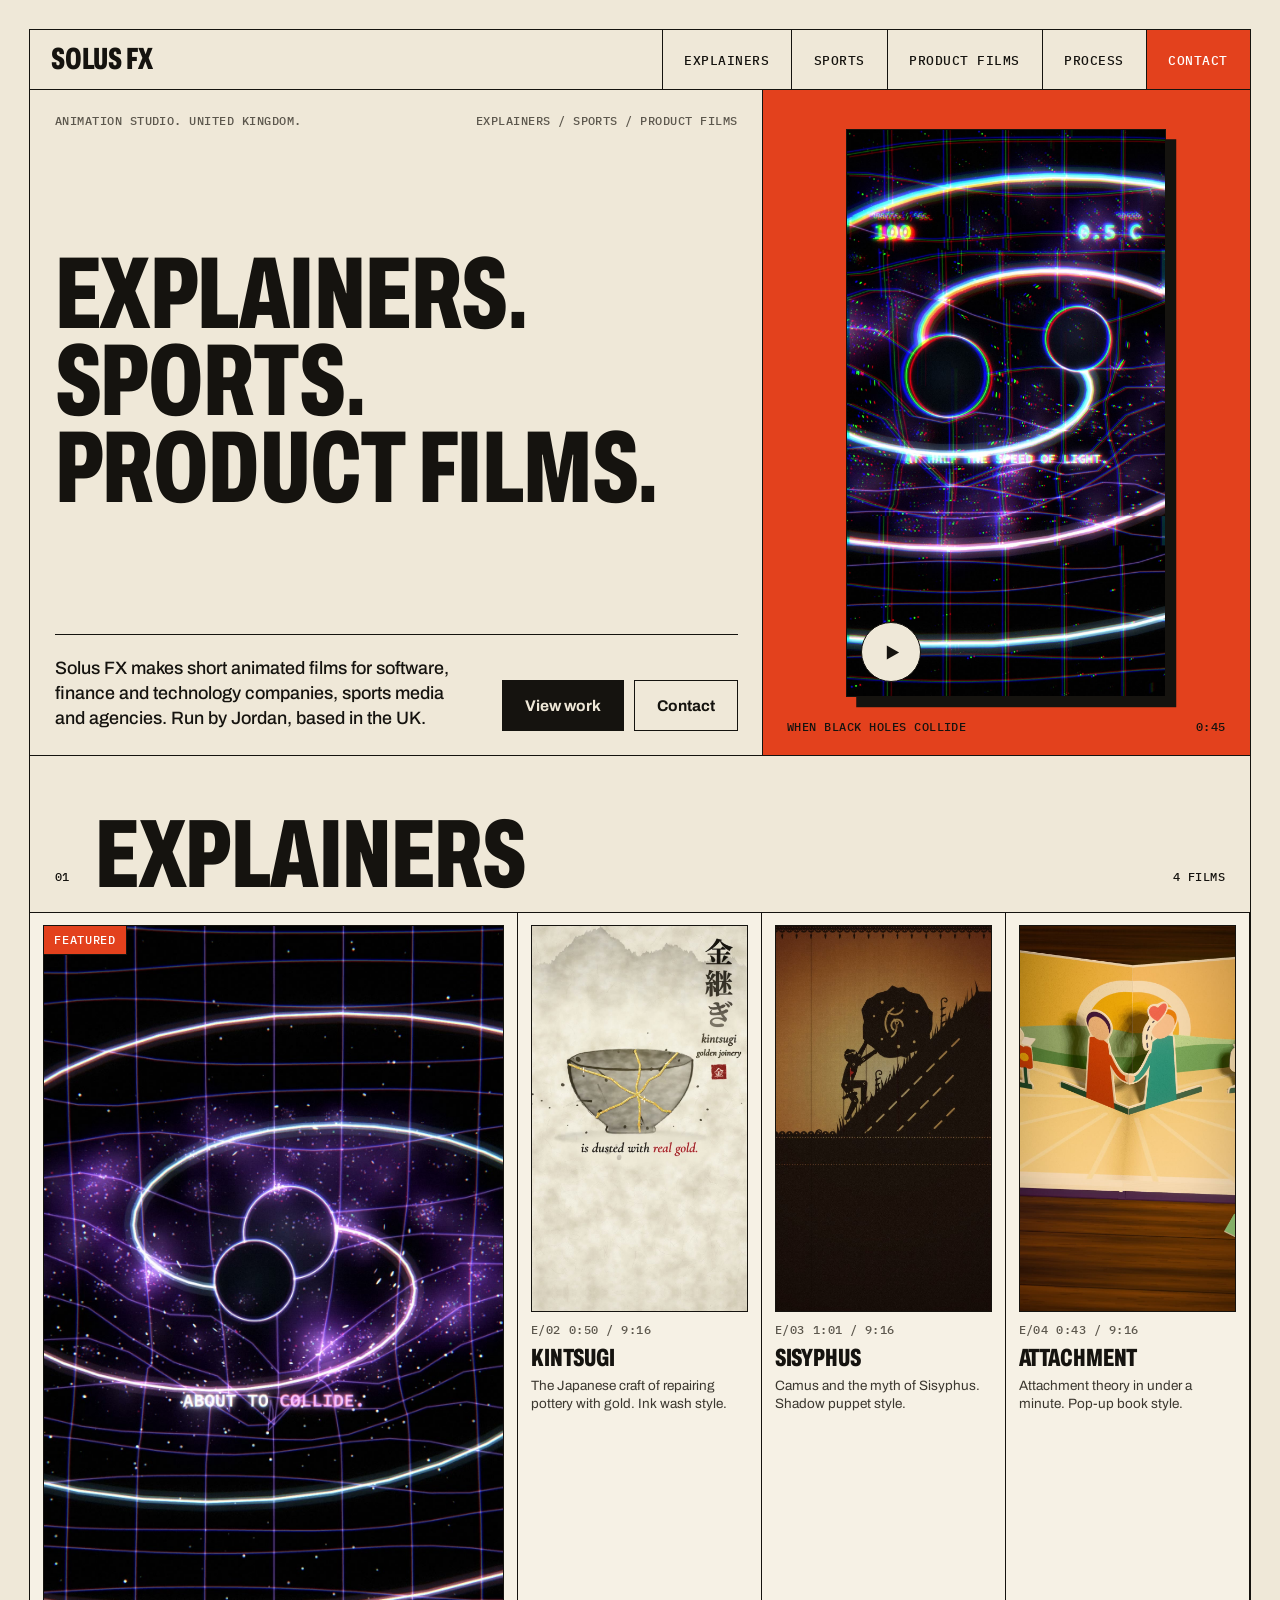
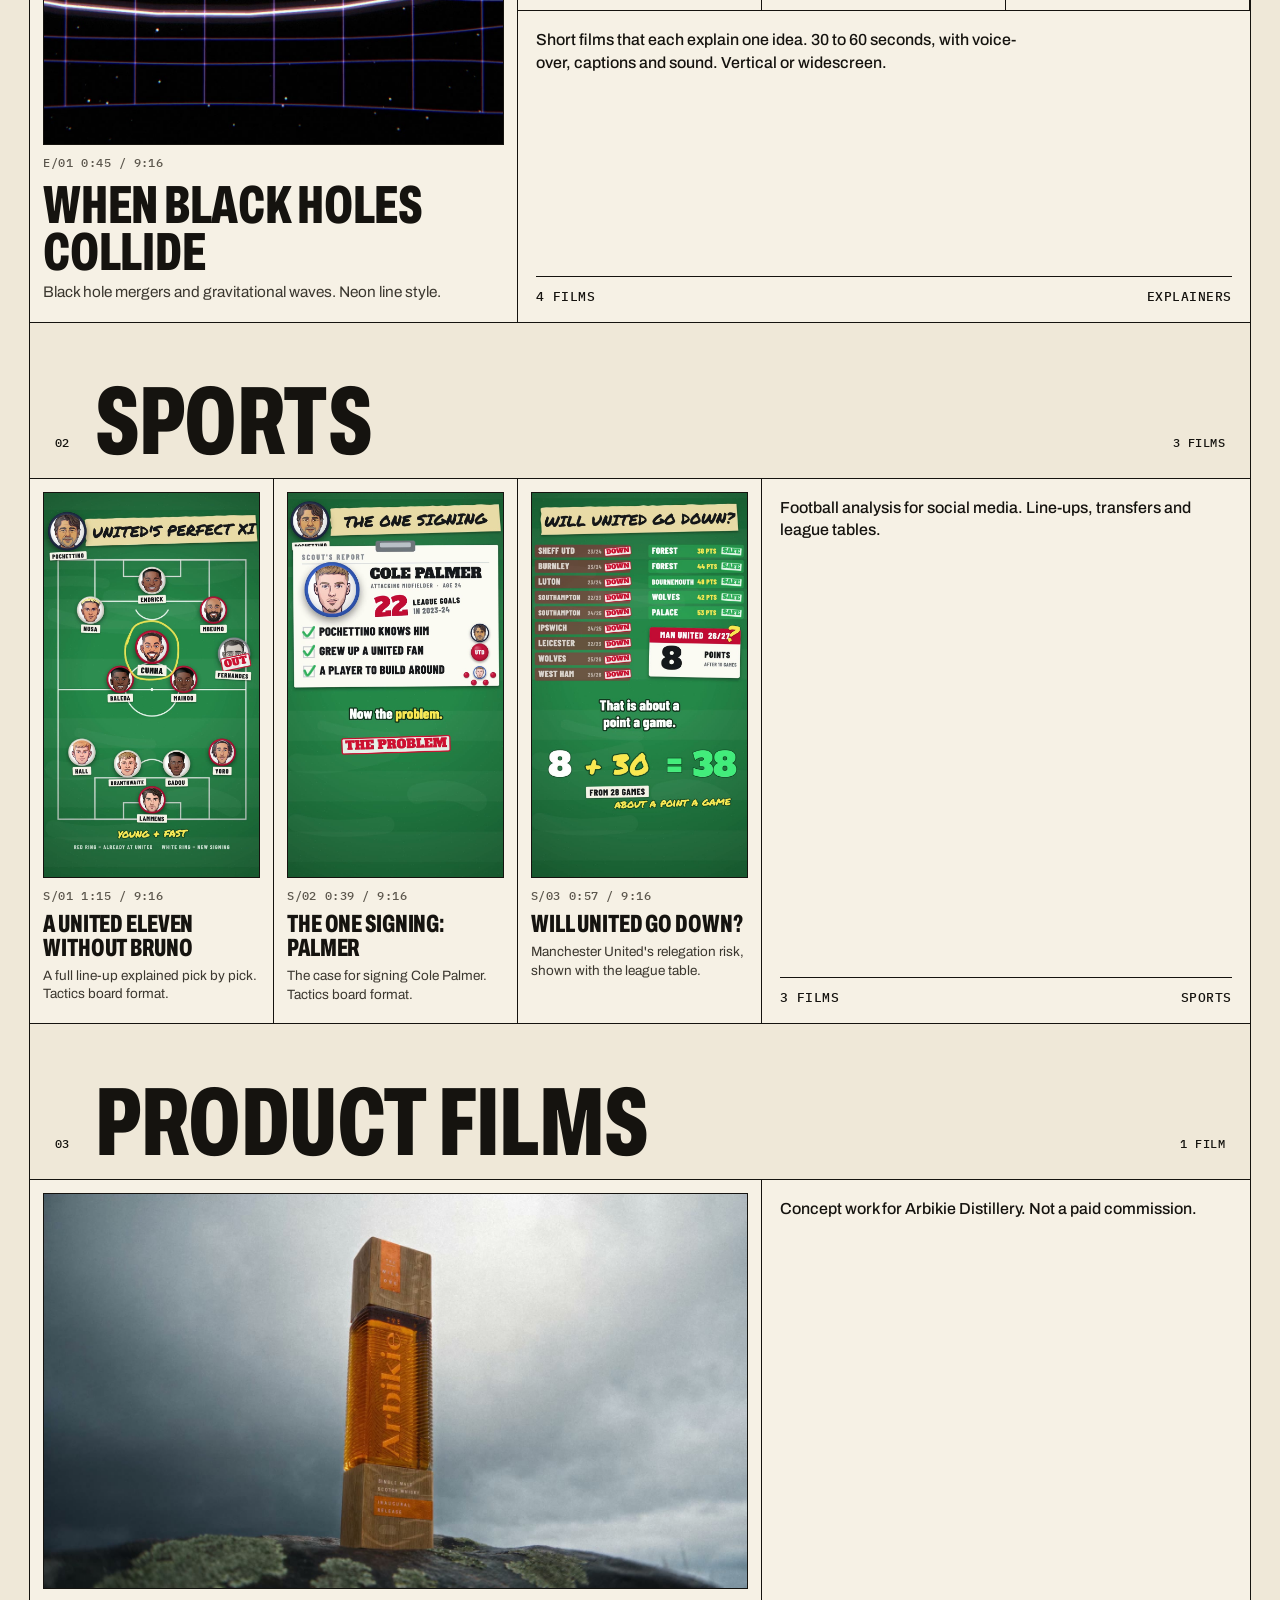
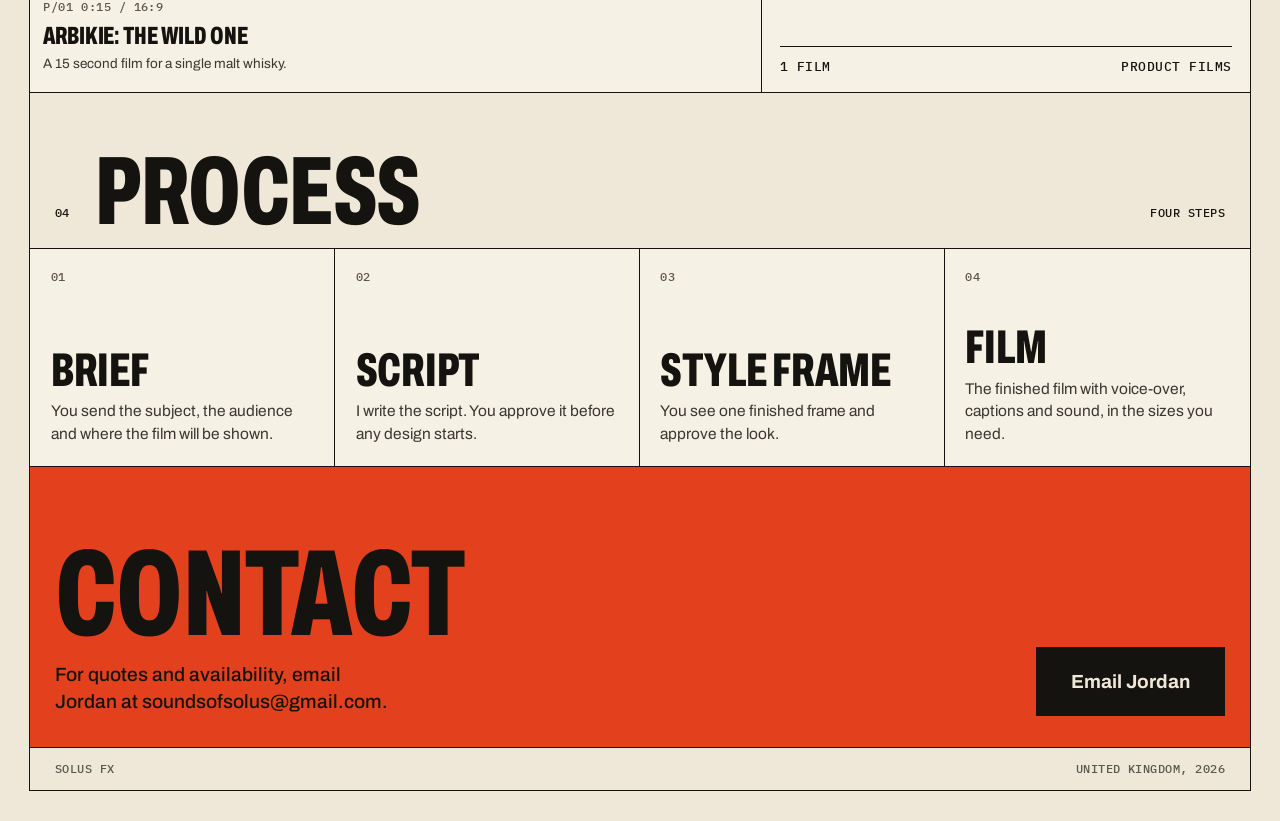
==== index.html @ a3d322e7 "Solus FX portfolio site: explainers, sports and product films Co-Authored-By: Claude Fable 5.2 <nore" ====
<!doctype html>
<html lang="en-GB">
<head>
<meta charset="utf-8">
<meta name="viewport" content="width=device-width, initial-scale=1">
<title>Solus FX. Animated explainers, sports and product films.</title>
<meta name="description" content="Solus FX. Animated explainers, sports animation and product films.">
<link rel="preconnect" href="https://fonts.googleapis.com">
<link rel="preconnect" href="https://fonts.gstatic.com" crossorigin>
<link href="https://fonts.googleapis.com/css2?family=Archivo:wdth,wght@62..125,400..900&family=IBM+Plex+Mono:wght@400;500&display=swap" rel="stylesheet">
<style>

:root{
  --paper:#efe8d8; --cell:#f6f1e5; --ink:#15130f; --red:#e3411d; --mute:#5c574d;
  --rule:1.5px solid var(--ink);
  --disp:"Archivo","Arial Narrow",system-ui,sans-serif; --mono:"IBM Plex Mono",ui-monospace,Menlo,monospace;
  --pad:clamp(12px,2.3vw,32px); --in:clamp(10px,1vw,14px);
}
*{box-sizing:border-box}
html{scroll-behavior:smooth;-webkit-text-size-adjust:100%}
body{margin:0;background:var(--paper);color:var(--ink);font:400 16px/1.45 var(--disp);-webkit-font-smoothing:antialiased;padding:var(--pad)}
img{display:block;max-width:100%}
a{color:inherit;text-decoration:none}
.sheet{max-width:1640px;margin-inline:auto;border:var(--rule);background:var(--paper)}
.cond{font-family:var(--disp);font-stretch:62%;font-weight:800;text-transform:uppercase;letter-spacing:-.005em}
.mono{font:500 12px/1.2 var(--mono);letter-spacing:.04em;text-transform:uppercase}

/* header */
.top{display:flex;align-items:stretch;border-bottom:var(--rule)}
.mark{flex:1;display:flex;align-items:center;padding:14px clamp(14px,1.6vw,24px);font-size:clamp(26px,2.4vw,34px);line-height:1;white-space:nowrap}
.nav{display:flex}
.nav a{display:flex;align-items:center;padding:0 clamp(12px,1.7vw,26px);border-left:var(--rule);font:500 12.5px/1 var(--mono);letter-spacing:.04em;text-transform:uppercase;white-space:nowrap;transition:background .15s,color .15s}
.nav a:hover{background:var(--ink);color:var(--paper)}
.nav a.cta{background:var(--red);color:#fff}

/* hero */
.hero{display:grid;grid-template-columns:3fr 2fr;border-bottom:var(--rule)}
.hero-l{display:flex;flex-direction:column;justify-content:space-between;gap:36px;padding:clamp(16px,1.9vw,28px);min-width:0}
.hero-l .mono{display:flex;justify-content:space-between;gap:16px;color:var(--mute)}
h1{font-size:clamp(58px,9.3vw,136px);line-height:.85;margin:0}
.hero-b{display:grid;grid-template-columns:minmax(0,1fr) auto;gap:20px 32px;align-items:end;border-top:var(--rule);padding-top:clamp(16px,1.6vw,22px)}
.lede{margin:0;font-size:clamp(16.5px,1.4vw,20px);line-height:1.4;font-weight:500;max-width:27em}
.actions{display:flex;gap:10px;flex-wrap:wrap}
.btn{display:inline-flex;align-items:center;gap:12px;font:700 15.5px/1 var(--disp);padding:17px 22px;border:var(--rule);background:var(--ink);color:var(--paper);transition:transform .15s,box-shadow .15s}
.btn.alt{background:transparent;color:var(--ink)}
.btn:hover{transform:translate(-2px,-2px);box-shadow:4px 4px 0 var(--ink)}
.btn.on-red:hover{box-shadow:4px 4px 0 rgba(21,19,15,.35)}
.hero-r{background:var(--red);border-left:var(--rule);display:flex;flex-direction:column;align-items:center;justify-content:center;gap:clamp(16px,1.8vw,26px);padding:clamp(24px,3vw,44px) 20px clamp(16px,1.6vw,22px);position:relative}
.film{position:relative;display:block;width:min(100%,clamp(220px,25vw,372px));aspect-ratio:9/16;border:var(--rule);box-shadow:clamp(6px,.8vw,12px) clamp(6px,.8vw,12px) 0 var(--ink);background:var(--ink)}
.film img{width:100%;height:100%;object-fit:cover}
.play{position:absolute;left:14px;bottom:14px;width:60px;height:60px;border-radius:50%;background:var(--paper);border:var(--rule);display:grid;place-items:center}
.play svg{width:17px;height:17px;margin-left:3px}
.hero-r .mono{align-self:stretch;display:flex;justify-content:space-between;gap:12px;color:var(--ink);padding-inline:4px}

/* section bars */
.bar{display:grid;grid-template-columns:auto minmax(0,1fr) auto;align-items:end;gap:10px clamp(14px,2vw,28px);padding:clamp(34px,4.6vw,68px) clamp(14px,1.9vw,28px) clamp(12px,1.3vw,18px);border-bottom:var(--rule)}
.bar .mono{padding-bottom:.9em}
h2{font-size:clamp(50px,7.6vw,118px);line-height:.82;margin:0}

/* ruled contact sheet */
.grid{display:grid;grid-template-columns:repeat(5,minmax(0,1fr))}
.cell{border-right:var(--rule);border-bottom:var(--rule);padding:var(--in);display:flex;flex-direction:column;min-width:0;background:var(--cell)}
.grid>.cell:nth-child(5n),.grid>.cell.last{border-right:0}
.tile .ph{display:block;position:relative;aspect-ratio:9/16;overflow:hidden;background:var(--ink);border:var(--rule)}
.tile .ph.wide{aspect-ratio:16/9}
.tile .ph img{width:100%;height:100%;object-fit:cover;transition:transform .5s cubic-bezier(.2,.7,.2,1)}
.tile:hover .ph img{transform:scale(1.03)}
.tile .mono{display:flex;justify-content:space-between;gap:8px;padding-top:11px;color:var(--mute)}
.tile b{display:block;font-size:clamp(22px,1.95vw,28px);line-height:.95;margin-top:9px;transition:color .15s}
.tile:hover b{color:var(--red)}
.tile .d{display:block;font-size:13.5px;line-height:1.38;color:#3b372f;margin-top:7px;padding-bottom:6px}
.feature{grid-column:span 2;grid-row:span 2}
.feature b{font-size:clamp(34px,4.2vw,64px);line-height:.86;margin-top:12px}
.feature .d{font-size:clamp(14px,1.2vw,17px);max-width:26em}
.tag{position:absolute;left:0;top:0;background:var(--red);color:#fff;font:500 11.5px/1 var(--mono);letter-spacing:.06em;text-transform:uppercase;padding:8px 10px;border-right:var(--rule);border-bottom:var(--rule)}
.w2{grid-column:span 2}.w3{grid-column:span 3}
.note{justify-content:space-between;gap:24px;padding:clamp(12px,1.4vw,20px)}
.note p{margin:0;font-size:clamp(24px,2.5vw,38px);line-height:.92}
.note.big p{font-size:clamp(30px,4.3vw,66px);line-height:.88}
.note.ink{background:var(--ink);color:var(--paper)}
.note .go{font:500 12.5px/1.2 var(--mono);letter-spacing:.04em;text-transform:uppercase;display:flex;justify-content:space-between;gap:8px;border-top:1.5px solid currentColor;padding-top:12px}

/* how */
.steps{list-style:none;margin:0;padding:0;display:grid;grid-template-columns:repeat(4,minmax(0,1fr));counter-reset:s}
.steps li{counter-increment:s;border-right:var(--rule);border-bottom:var(--rule);padding:clamp(14px,1.6vw,24px);min-height:clamp(180px,17vw,250px);display:flex;flex-direction:column;background:var(--cell)}
.steps li:last-child{border-right:0}
.steps .mono{display:flex;justify-content:space-between;color:var(--mute)}
.steps .mono::before{content:"0" counter(s)}
.steps .mono span{color:var(--red);font-size:17px;line-height:.7}
.steps h3{font-size:clamp(34px,3.7vw,56px);line-height:.86;margin:auto 0 10px}
.steps p{margin:0;font-size:15.5px;max-width:19em;color:#3b372f}

/* contact */
.contact{background:var(--red);display:grid;grid-template-columns:minmax(0,1fr) auto;gap:28px 40px;align-items:end;padding:clamp(40px,6vw,96px) clamp(14px,1.9vw,28px) clamp(20px,2.4vw,36px);border-bottom:var(--rule)}
.contact p{font-size:clamp(54px,9.6vw,150px);line-height:.82;margin:0;max-width:8.6em;text-wrap:balance}
.btn.big{font-size:19px;padding:24px 34px}
.foot{display:flex;justify-content:space-between;gap:16px;padding:14px clamp(14px,1.9vw,28px);color:var(--mute)}

@media (max-width:980px){
  .hero{grid-template-columns:minmax(0,1fr)}
  .hero-r{border-left:0;border-top:var(--rule)}
  .hero-b{grid-template-columns:minmax(0,1fr)}
  h1{font-size:clamp(54px,13.6vw,128px)}
  .grid{grid-template-columns:repeat(2,minmax(0,1fr))}
  .grid>.cell:nth-child(5n),.grid>.cell.last{border-right:var(--rule)}
  .feature{grid-row:auto}
  .feature,.w3,.w2.keep{grid-column:span 2;border-right:0!important}
  .w2{grid-column:span 1}
  .grid>.cell.r0{border-right:0}
  .note p,.note.big p{font-size:clamp(24px,6.4vw,44px)}
  .steps{grid-template-columns:repeat(2,minmax(0,1fr))}
  .steps li:nth-child(2n){border-right:0}
  .contact{grid-template-columns:minmax(0,1fr)}
}
@media (max-width:640px){
  .top{flex-direction:column}
  .mark{border-bottom:var(--rule);padding-block:12px}
  .nav{overflow-x:auto;scrollbar-width:none}
  .nav::-webkit-scrollbar{display:none}
  .nav a{padding:12px 6px;font-size:10.5px;letter-spacing:.01em;flex:1 1 auto;justify-content:center}
  .steps .mono span{transform:rotate(90deg)}
  .nav a:first-child{border-left:0}
  .hero-l .mono span:last-child{display:none}
  .film{width:min(72%,300px)}
  .actions .btn{flex:1 1 auto;justify-content:center}
  .bar .mono:last-child{grid-column:1/-1;padding-bottom:0}
  .tile .d{font-size:13px}
  .steps{grid-template-columns:minmax(0,1fr)}
  .steps li{border-right:0;min-height:0;gap:26px}
  .btn.big{width:100%;justify-content:center}
}
@media (prefers-reduced-motion:reduce){*{transition:none!important;scroll-behavior:auto!important}}


.tile,.film{cursor:pointer;text-align:left;font:inherit;color:inherit}
button.tile{border-left:0;border-top:0;border-radius:0;appearance:none}
button.film{padding:0;border-radius:0;appearance:none}
.note p.plain{font:500 clamp(16px,1.25vw,19px)/1.4 var(--disp);font-stretch:100%;text-transform:none;letter-spacing:0;max-width:30em}
h1{font-size:clamp(50px,8vw,118px)}
.contact p.sub{font:500 clamp(17px,1.5vw,22px)/1.4 var(--disp);font-stretch:100%;text-transform:none;letter-spacing:0;margin-top:18px;max-width:26em}
.lb{position:fixed;inset:0;background:rgba(21,19,15,.92);display:none;align-items:center;justify-content:center;z-index:50;padding:16px}
.lb.on{display:flex}
.lb video{max-width:min(100%,1280px);max-height:calc(100vh - 90px);border:1.5px solid var(--paper);background:#000}
.lb .x{position:absolute;top:14px;right:16px;font:500 13px/1 var(--mono);letter-spacing:.04em;text-transform:uppercase;color:var(--paper);background:none;border:1.5px solid var(--paper);padding:10px 14px;cursor:pointer}
.lb .t{position:absolute;left:16px;top:20px;color:var(--paper)}
</style>
</head>
<body>
<div class="sheet">
<header class="top"><a class="mark cond" href="#">SOLUS FX</a><nav class="nav" aria-label="Main"><a href="#explainers">Explainers</a><a href="#sports">Sports</a><a href="#product-films">Product films</a><a href="#process">Process</a><a href="#contact" class="cta">Contact</a></nav></header>
<main>
<section class="hero">
<div class="hero-l">
<p class="mono" style="margin:0"><span>Animation studio. United Kingdom.</span><span>Explainers / Sports / Product films</span></p>
<h1 class="cond">Explainers.<br>Sports.<br>Product films.</h1>
<div class="hero-b"><p class="lede">Solus FX makes short animated films for software, finance and technology companies, sports media and agencies. Run by Jordan, based in the UK.</p>
<div class="actions"><a class="btn" href="#work">View work</a><a class="btn alt" href="#contact">Contact</a></div></div>
</div>
<div class="hero-r"><button class="film" data-v="black-holes" data-w="0" data-t="When Black Holes Collide" aria-label="Play When Black Holes Collide"><img src="thumbs/black-holes_hero.jpg" alt="Frame from When Black Holes Collide"><span class="play" aria-hidden="true"><svg viewBox="0 0 18 18"><path d="M3 1.5v15l13-7.5z" fill="#15130f"/></svg></span></button>
<p class="mono" style="margin:0"><span>When Black Holes Collide</span><span>0:45</span></p></div>
</section>
<div id="work"><section id="explainers"><div class="bar"><span class="mono">01</span><h2 class="cond">Explainers</h2><span class="mono">4 films</span></div><div class="grid"><button class="cell tile feature" data-v="black-holes" data-w="0" data-t="When Black Holes Collide" aria-label="Play When Black Holes Collide"><span class="ph"><img src="thumbs/black-holes_feature.jpg" alt="Frame from When Black Holes Collide" loading="lazy"><span class="tag">Featured</span></span><span class="mono"><span>E/01</span><span>0:45 / 9:16</span></span><b class="cond">When Black Holes Collide</b><span class="d">Black hole mergers and gravitational waves. Neon line style.</span></button><button class="cell tile" data-v="kintsugi" data-w="0" data-t="Kintsugi" aria-label="Play Kintsugi"><span class="ph"><img src="thumbs/kintsugi.jpg" alt="Frame from Kintsugi" loading="lazy"></span><span class="mono"><span>E/02</span><span>0:50 / 9:16</span></span><b class="cond">Kintsugi</b><span class="d">The Japanese craft of repairing pottery with gold. Ink wash style.</span></button><button class="cell tile" data-v="sisyphus" data-w="0" data-t="Sisyphus" aria-label="Play Sisyphus"><span class="ph"><img src="thumbs/sisyphus.jpg" alt="Frame from Sisyphus" loading="lazy"></span><span class="mono"><span>E/03</span><span>1:01 / 9:16</span></span><b class="cond">Sisyphus</b><span class="d">Camus and the myth of Sisyphus. Shadow puppet style.</span></button><button class="cell tile" data-v="attachment" data-w="0" data-t="Attachment" aria-label="Play Attachment"><span class="ph"><img src="thumbs/attachment.jpg" alt="Frame from Attachment" loading="lazy"></span><span class="mono"><span>E/04</span><span>0:43 / 9:16</span></span><b class="cond">Attachment</b><span class="d">Attachment theory in under a minute. Pop-up book style.</span></button><div class="cell note last r0 keep" style="grid-column:span 3"><p class="plain">Short films that each explain one idea. 30 to 60 seconds, with voice-over, captions and sound. Vertical or widescreen.</p><span class="go"><span>4 films</span><span>Explainers</span></span></div></div></section><section id="sports"><div class="bar"><span class="mono">02</span><h2 class="cond">Sports</h2><span class="mono">3 films</span></div><div class="grid"><button class="cell tile" data-v="united-xi" data-w="0" data-t="A United eleven without Bruno" aria-label="Play A United eleven without Bruno"><span class="ph"><img src="thumbs/united-perfect-xi.jpg" alt="Frame from A United eleven without Bruno" loading="lazy"></span><span class="mono"><span>S/01</span><span>1:15 / 9:16</span></span><b class="cond">A United eleven without Bruno</b><span class="d">A full line-up explained pick by pick. Tactics board format.</span></button><button class="cell tile" data-v="palmer" data-w="0" data-t="The one signing: Palmer" aria-label="Play The one signing: Palmer"><span class="ph"><img src="thumbs/the-one-signing-palmer.jpg" alt="Frame from The one signing: Palmer" loading="lazy"></span><span class="mono"><span>S/02</span><span>0:39 / 9:16</span></span><b class="cond">The one signing: Palmer</b><span class="d">The case for signing Cole Palmer. Tactics board format.</span></button><button class="cell tile" data-v="go-down" data-w="0" data-t="Will United go down?" aria-label="Play Will United go down?"><span class="ph"><img src="thumbs/will-united-go-down.jpg" alt="Frame from Will United go down?" loading="lazy"></span><span class="mono"><span>S/03</span><span>0:57 / 9:16</span></span><b class="cond">Will United go down?</b><span class="d">Manchester United&#x27;s relegation risk, shown with the league table.</span></button><div class="cell note last r0 keep" style="grid-column:span 2"><p class="plain">Football analysis for social media. Line-ups, transfers and league tables.</p><span class="go"><span>3 films</span><span>Sports</span></span></div></div></section><section id="product-films"><div class="bar"><span class="mono">03</span><h2 class="cond">Product films</h2><span class="mono">1 film</span></div><div class="grid"><button class="cell tile w3" data-v="arbikie" data-w="1" data-t="Arbikie: The Wild One" aria-label="Play Arbikie: The Wild One"><span class="ph wide"><img src="thumbs/arbikie-the-wild-one.jpg" alt="Frame from Arbikie: The Wild One" loading="lazy"></span><span class="mono"><span>P/01</span><span>0:15 / 16:9</span></span><b class="cond">Arbikie: The Wild One</b><span class="d">A 15 second film for a single malt whisky.</span></button><div class="cell note last r0 keep" style="grid-column:span 2"><p class="plain">Concept work for Arbikie Distillery. Not a paid commission.</p><span class="go"><span>1 film</span><span>Product films</span></span></div></div></section></div>
<section id="process"><div class="bar"><span class="mono">04</span><h2 class="cond">Process</h2><span class="mono">Four steps</span></div>
<ol class="steps"><li><span class="mono"></span><h3 class="cond">Brief</h3><p>You send the subject, the audience and where the film will be shown.</p></li><li><span class="mono"></span><h3 class="cond">Script</h3><p>I write the script. You approve it before any design starts.</p></li><li><span class="mono"></span><h3 class="cond">Style frame</h3><p>You see one finished frame and approve the look.</p></li><li><span class="mono"></span><h3 class="cond">Film</h3><p>The finished film with voice-over, captions and sound, in the sizes you need.</p></li></ol></section>
<section class="contact" id="contact"><div><p class="cond">Contact</p><p class="sub">For quotes and availability, email Jordan at soundsofsolus@gmail.com.</p></div><a class="btn big on-red" href="mailto:soundsofsolus@gmail.com">Email Jordan</a></section>
</main>
<footer class="foot mono"><span>Solus FX</span><span>United Kingdom, 2026</span></footer>
</div>
<div class="lb" id="lb" role="dialog" aria-modal="true"><span class="t mono" id="lbt"></span><button class="x" id="lbx">Close</button><video id="lbv" controls playsinline preload="none"></video></div>
<script>
const lb = document.getElementById('lb'), v = document.getElementById('lbv'), t = document.getElementById('lbt');
const shut = () => { v.pause(); v.removeAttribute('src'); v.load(); lb.classList.remove('on'); };
document.querySelectorAll('[data-v]').forEach(b => b.addEventListener('click', () => { v.src = 'video/' + b.dataset.v + '.mp4'; t.textContent = b.dataset.t; lb.classList.add('on'); v.play().catch(() => {}); }));
document.getElementById('lbx').addEventListener('click', shut); lb.addEventListener('click', e => { if (e.target === lb) shut(); }); addEventListener('keydown', e => { if (e.key === 'Escape') shut(); });
</script>
</body></html>
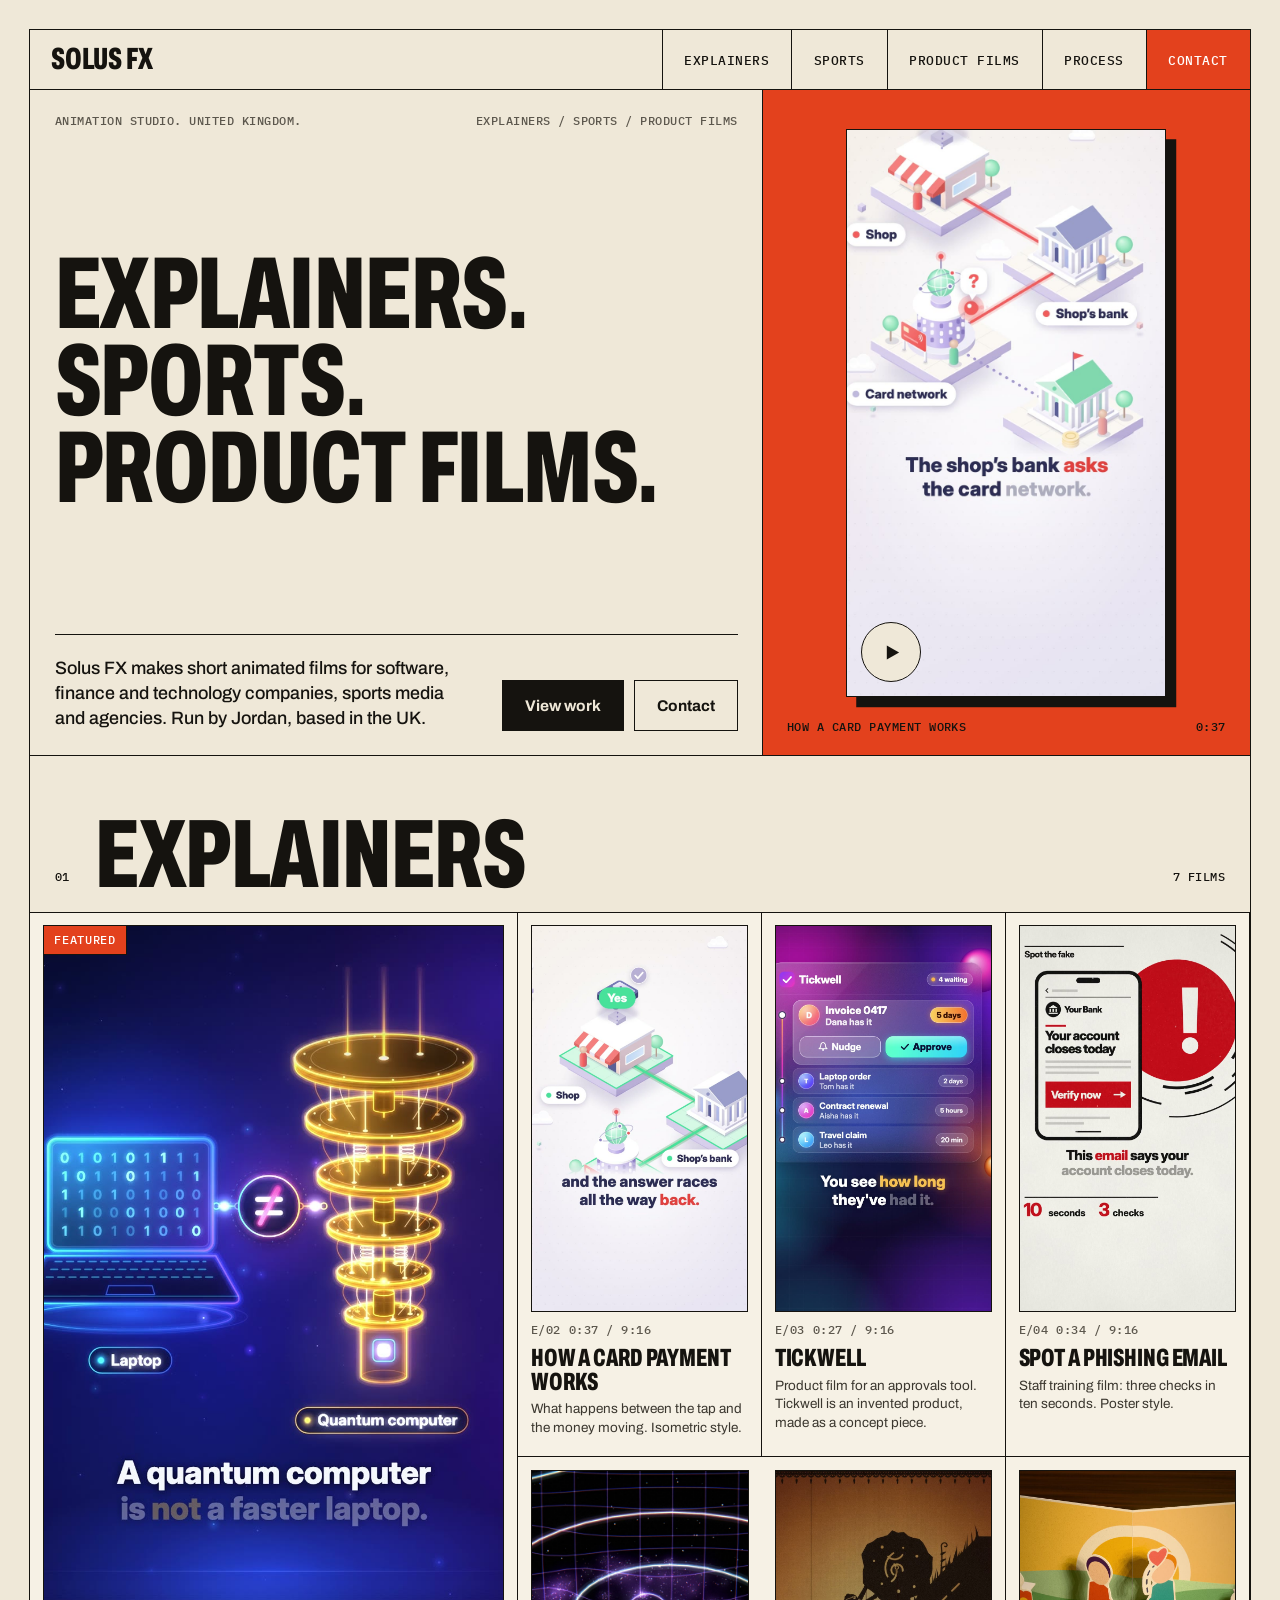
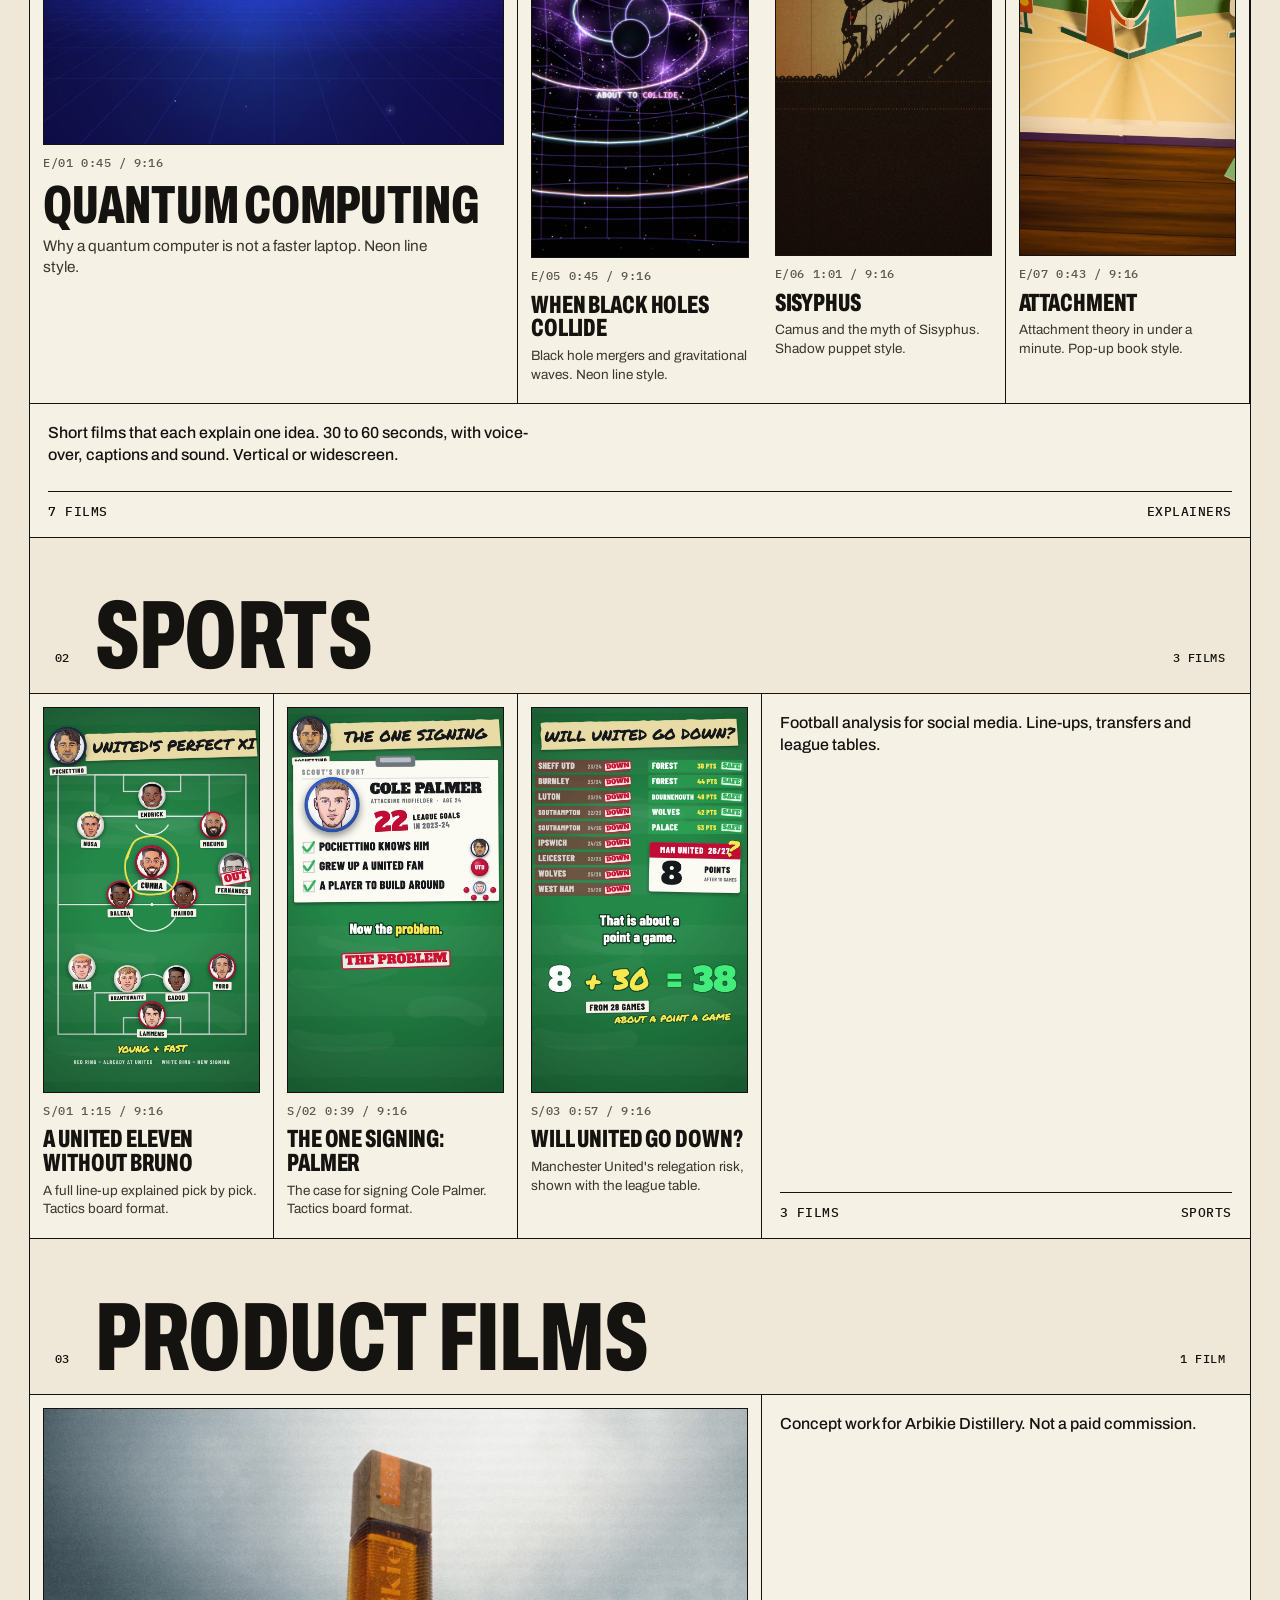
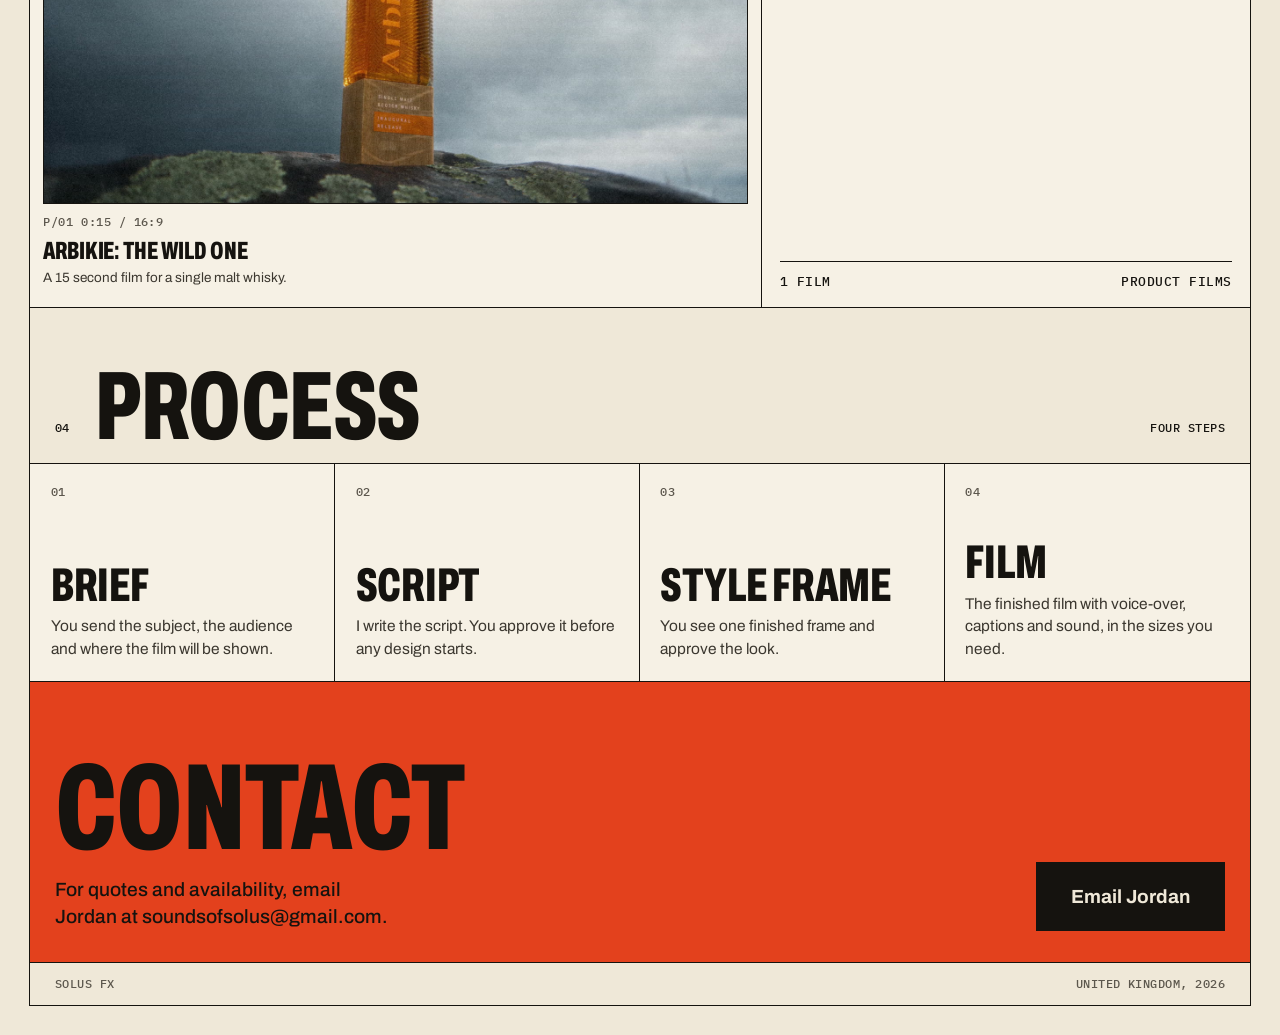
==== commit 58bbfd45: "Add four business explainers, card payment film as the hero, remove Kintsugi Co-Authored-By: Claude " ====
--- a/index.html
+++ b/index.html
@@ -156,10 +156,10 @@
 <div class="hero-b"><p class="lede">Solus FX makes short animated films for software, finance and technology companies, sports media and agencies. Run by Jordan, based in the UK.</p>
 <div class="actions"><a class="btn" href="#work">View work</a><a class="btn alt" href="#contact">Contact</a></div></div>
 </div>
-<div class="hero-r"><button class="film" data-v="black-holes" data-w="0" data-t="When Black Holes Collide" aria-label="Play When Black Holes Collide"><img src="thumbs/black-holes_hero.jpg" alt="Frame from When Black Holes Collide"><span class="play" aria-hidden="true"><svg viewBox="0 0 18 18"><path d="M3 1.5v15l13-7.5z" fill="#15130f"/></svg></span></button>
-<p class="mono" style="margin:0"><span>When Black Holes Collide</span><span>0:45</span></p></div>
+<div class="hero-r"><button class="film" data-v="card-payment" data-w="0" data-t="How a Card Payment Works" aria-label="Play How a Card Payment Works"><img src="thumbs/card-payment_hero.jpg" alt="Frame from How a Card Payment Works"><span class="play" aria-hidden="true"><svg viewBox="0 0 18 18"><path d="M3 1.5v15l13-7.5z" fill="#15130f"/></svg></span></button>
+<p class="mono" style="margin:0"><span>How a Card Payment Works</span><span>0:37</span></p></div>
 </section>
-<div id="work"><section id="explainers"><div class="bar"><span class="mono">01</span><h2 class="cond">Explainers</h2><span class="mono">4 films</span></div><div class="grid"><button class="cell tile feature" data-v="black-holes" data-w="0" data-t="When Black Holes Collide" aria-label="Play When Black Holes Collide"><span class="ph"><img src="thumbs/black-holes_feature.jpg" alt="Frame from When Black Holes Collide" loading="lazy"><span class="tag">Featured</span></span><span class="mono"><span>E/01</span><span>0:45 / 9:16</span></span><b class="cond">When Black Holes Collide</b><span class="d">Black hole mergers and gravitational waves. Neon line style.</span></button><button class="cell tile" data-v="kintsugi" data-w="0" data-t="Kintsugi" aria-label="Play Kintsugi"><span class="ph"><img src="thumbs/kintsugi.jpg" alt="Frame from Kintsugi" loading="lazy"></span><span class="mono"><span>E/02</span><span>0:50 / 9:16</span></span><b class="cond">Kintsugi</b><span class="d">The Japanese craft of repairing pottery with gold. Ink wash style.</span></button><button class="cell tile" data-v="sisyphus" data-w="0" data-t="Sisyphus" aria-label="Play Sisyphus"><span class="ph"><img src="thumbs/sisyphus.jpg" alt="Frame from Sisyphus" loading="lazy"></span><span class="mono"><span>E/03</span><span>1:01 / 9:16</span></span><b class="cond">Sisyphus</b><span class="d">Camus and the myth of Sisyphus. Shadow puppet style.</span></button><button class="cell tile" data-v="attachment" data-w="0" data-t="Attachment" aria-label="Play Attachment"><span class="ph"><img src="thumbs/attachment.jpg" alt="Frame from Attachment" loading="lazy"></span><span class="mono"><span>E/04</span><span>0:43 / 9:16</span></span><b class="cond">Attachment</b><span class="d">Attachment theory in under a minute. Pop-up book style.</span></button><div class="cell note last r0 keep" style="grid-column:span 3"><p class="plain">Short films that each explain one idea. 30 to 60 seconds, with voice-over, captions and sound. Vertical or widescreen.</p><span class="go"><span>4 films</span><span>Explainers</span></span></div></div></section><section id="sports"><div class="bar"><span class="mono">02</span><h2 class="cond">Sports</h2><span class="mono">3 films</span></div><div class="grid"><button class="cell tile" data-v="united-xi" data-w="0" data-t="A United eleven without Bruno" aria-label="Play A United eleven without Bruno"><span class="ph"><img src="thumbs/united-perfect-xi.jpg" alt="Frame from A United eleven without Bruno" loading="lazy"></span><span class="mono"><span>S/01</span><span>1:15 / 9:16</span></span><b class="cond">A United eleven without Bruno</b><span class="d">A full line-up explained pick by pick. Tactics board format.</span></button><button class="cell tile" data-v="palmer" data-w="0" data-t="The one signing: Palmer" aria-label="Play The one signing: Palmer"><span class="ph"><img src="thumbs/the-one-signing-palmer.jpg" alt="Frame from The one signing: Palmer" loading="lazy"></span><span class="mono"><span>S/02</span><span>0:39 / 9:16</span></span><b class="cond">The one signing: Palmer</b><span class="d">The case for signing Cole Palmer. Tactics board format.</span></button><button class="cell tile" data-v="go-down" data-w="0" data-t="Will United go down?" aria-label="Play Will United go down?"><span class="ph"><img src="thumbs/will-united-go-down.jpg" alt="Frame from Will United go down?" loading="lazy"></span><span class="mono"><span>S/03</span><span>0:57 / 9:16</span></span><b class="cond">Will United go down?</b><span class="d">Manchester United&#x27;s relegation risk, shown with the league table.</span></button><div class="cell note last r0 keep" style="grid-column:span 2"><p class="plain">Football analysis for social media. Line-ups, transfers and league tables.</p><span class="go"><span>3 films</span><span>Sports</span></span></div></div></section><section id="product-films"><div class="bar"><span class="mono">03</span><h2 class="cond">Product films</h2><span class="mono">1 film</span></div><div class="grid"><button class="cell tile w3" data-v="arbikie" data-w="1" data-t="Arbikie: The Wild One" aria-label="Play Arbikie: The Wild One"><span class="ph wide"><img src="thumbs/arbikie-the-wild-one.jpg" alt="Frame from Arbikie: The Wild One" loading="lazy"></span><span class="mono"><span>P/01</span><span>0:15 / 16:9</span></span><b class="cond">Arbikie: The Wild One</b><span class="d">A 15 second film for a single malt whisky.</span></button><div class="cell note last r0 keep" style="grid-column:span 2"><p class="plain">Concept work for Arbikie Distillery. Not a paid commission.</p><span class="go"><span>1 film</span><span>Product films</span></span></div></div></section></div>
+<div id="work"><section id="explainers"><div class="bar"><span class="mono">01</span><h2 class="cond">Explainers</h2><span class="mono">7 films</span></div><div class="grid"><button class="cell tile feature" data-v="quantum" data-w="0" data-t="Quantum Computing" aria-label="Play Quantum Computing"><span class="ph"><img src="thumbs/quantum.jpg" alt="Frame from Quantum Computing" loading="lazy"><span class="tag">Featured</span></span><span class="mono"><span>E/01</span><span>0:45 / 9:16</span></span><b class="cond">Quantum Computing</b><span class="d">Why a quantum computer is not a faster laptop. Neon line style.</span></button><button class="cell tile" data-v="card-payment" data-w="0" data-t="How a Card Payment Works" aria-label="Play How a Card Payment Works"><span class="ph"><img src="thumbs/card-payment.jpg" alt="Frame from How a Card Payment Works" loading="lazy"></span><span class="mono"><span>E/02</span><span>0:37 / 9:16</span></span><b class="cond">How a Card Payment Works</b><span class="d">What happens between the tap and the money moving. Isometric style.</span></button><button class="cell tile" data-v="tickwell" data-w="0" data-t="Tickwell" aria-label="Play Tickwell"><span class="ph"><img src="thumbs/tickwell.jpg" alt="Frame from Tickwell" loading="lazy"></span><span class="mono"><span>E/03</span><span>0:27 / 9:16</span></span><b class="cond">Tickwell</b><span class="d">Product film for an approvals tool. Tickwell is an invented product, made as a concept piece.</span></button><button class="cell tile" data-v="phishing" data-w="0" data-t="Spot a Phishing Email" aria-label="Play Spot a Phishing Email"><span class="ph"><img src="thumbs/phishing.jpg" alt="Frame from Spot a Phishing Email" loading="lazy"></span><span class="mono"><span>E/04</span><span>0:34 / 9:16</span></span><b class="cond">Spot a Phishing Email</b><span class="d">Staff training film: three checks in ten seconds. Poster style.</span></button><button class="cell tile" data-v="black-holes" data-w="0" data-t="When Black Holes Collide" aria-label="Play When Black Holes Collide"><span class="ph"><img src="thumbs/black-holes_feature.jpg" alt="Frame from When Black Holes Collide" loading="lazy"></span><span class="mono"><span>E/05</span><span>0:45 / 9:16</span></span><b class="cond">When Black Holes Collide</b><span class="d">Black hole mergers and gravitational waves. Neon line style.</span></button><button class="cell tile" data-v="sisyphus" data-w="0" data-t="Sisyphus" aria-label="Play Sisyphus"><span class="ph"><img src="thumbs/sisyphus.jpg" alt="Frame from Sisyphus" loading="lazy"></span><span class="mono"><span>E/06</span><span>1:01 / 9:16</span></span><b class="cond">Sisyphus</b><span class="d">Camus and the myth of Sisyphus. Shadow puppet style.</span></button><button class="cell tile" data-v="attachment" data-w="0" data-t="Attachment" aria-label="Play Attachment"><span class="ph"><img src="thumbs/attachment.jpg" alt="Frame from Attachment" loading="lazy"></span><span class="mono"><span>E/07</span><span>0:43 / 9:16</span></span><b class="cond">Attachment</b><span class="d">Attachment theory in under a minute. Pop-up book style.</span></button><div class="cell note last r0 keep" style="grid-column:span 5"><p class="plain">Short films that each explain one idea. 30 to 60 seconds, with voice-over, captions and sound. Vertical or widescreen.</p><span class="go"><span>7 films</span><span>Explainers</span></span></div></div></section><section id="sports"><div class="bar"><span class="mono">02</span><h2 class="cond">Sports</h2><span class="mono">3 films</span></div><div class="grid"><button class="cell tile" data-v="united-xi" data-w="0" data-t="A United eleven without Bruno" aria-label="Play A United eleven without Bruno"><span class="ph"><img src="thumbs/united-perfect-xi.jpg" alt="Frame from A United eleven without Bruno" loading="lazy"></span><span class="mono"><span>S/01</span><span>1:15 / 9:16</span></span><b class="cond">A United eleven without Bruno</b><span class="d">A full line-up explained pick by pick. Tactics board format.</span></button><button class="cell tile" data-v="palmer" data-w="0" data-t="The one signing: Palmer" aria-label="Play The one signing: Palmer"><span class="ph"><img src="thumbs/the-one-signing-palmer.jpg" alt="Frame from The one signing: Palmer" loading="lazy"></span><span class="mono"><span>S/02</span><span>0:39 / 9:16</span></span><b class="cond">The one signing: Palmer</b><span class="d">The case for signing Cole Palmer. Tactics board format.</span></button><button class="cell tile" data-v="go-down" data-w="0" data-t="Will United go down?" aria-label="Play Will United go down?"><span class="ph"><img src="thumbs/will-united-go-down.jpg" alt="Frame from Will United go down?" loading="lazy"></span><span class="mono"><span>S/03</span><span>0:57 / 9:16</span></span><b class="cond">Will United go down?</b><span class="d">Manchester United&#x27;s relegation risk, shown with the league table.</span></button><div class="cell note last r0 keep" style="grid-column:span 2"><p class="plain">Football analysis for social media. Line-ups, transfers and league tables.</p><span class="go"><span>3 films</span><span>Sports</span></span></div></div></section><section id="product-films"><div class="bar"><span class="mono">03</span><h2 class="cond">Product films</h2><span class="mono">1 film</span></div><div class="grid"><button class="cell tile w3" data-v="arbikie" data-w="1" data-t="Arbikie: The Wild One" aria-label="Play Arbikie: The Wild One"><span class="ph wide"><img src="thumbs/arbikie-the-wild-one.jpg" alt="Frame from Arbikie: The Wild One" loading="lazy"></span><span class="mono"><span>P/01</span><span>0:15 / 16:9</span></span><b class="cond">Arbikie: The Wild One</b><span class="d">A 15 second film for a single malt whisky.</span></button><div class="cell note last r0 keep" style="grid-column:span 2"><p class="plain">Concept work for Arbikie Distillery. Not a paid commission.</p><span class="go"><span>1 film</span><span>Product films</span></span></div></div></section></div>
 <section id="process"><div class="bar"><span class="mono">04</span><h2 class="cond">Process</h2><span class="mono">Four steps</span></div>
 <ol class="steps"><li><span class="mono"></span><h3 class="cond">Brief</h3><p>You send the subject, the audience and where the film will be shown.</p></li><li><span class="mono"></span><h3 class="cond">Script</h3><p>I write the script. You approve it before any design starts.</p></li><li><span class="mono"></span><h3 class="cond">Style frame</h3><p>You see one finished frame and approve the look.</p></li><li><span class="mono"></span><h3 class="cond">Film</h3><p>The finished film with voice-over, captions and sound, in the sizes you need.</p></li></ol></section>
 <section class="contact" id="contact"><div><p class="cond">Contact</p><p class="sub">For quotes and availability, email Jordan at soundsofsolus@gmail.com.</p></div><a class="btn big on-red" href="mailto:soundsofsolus@gmail.com">Email Jordan</a></section>
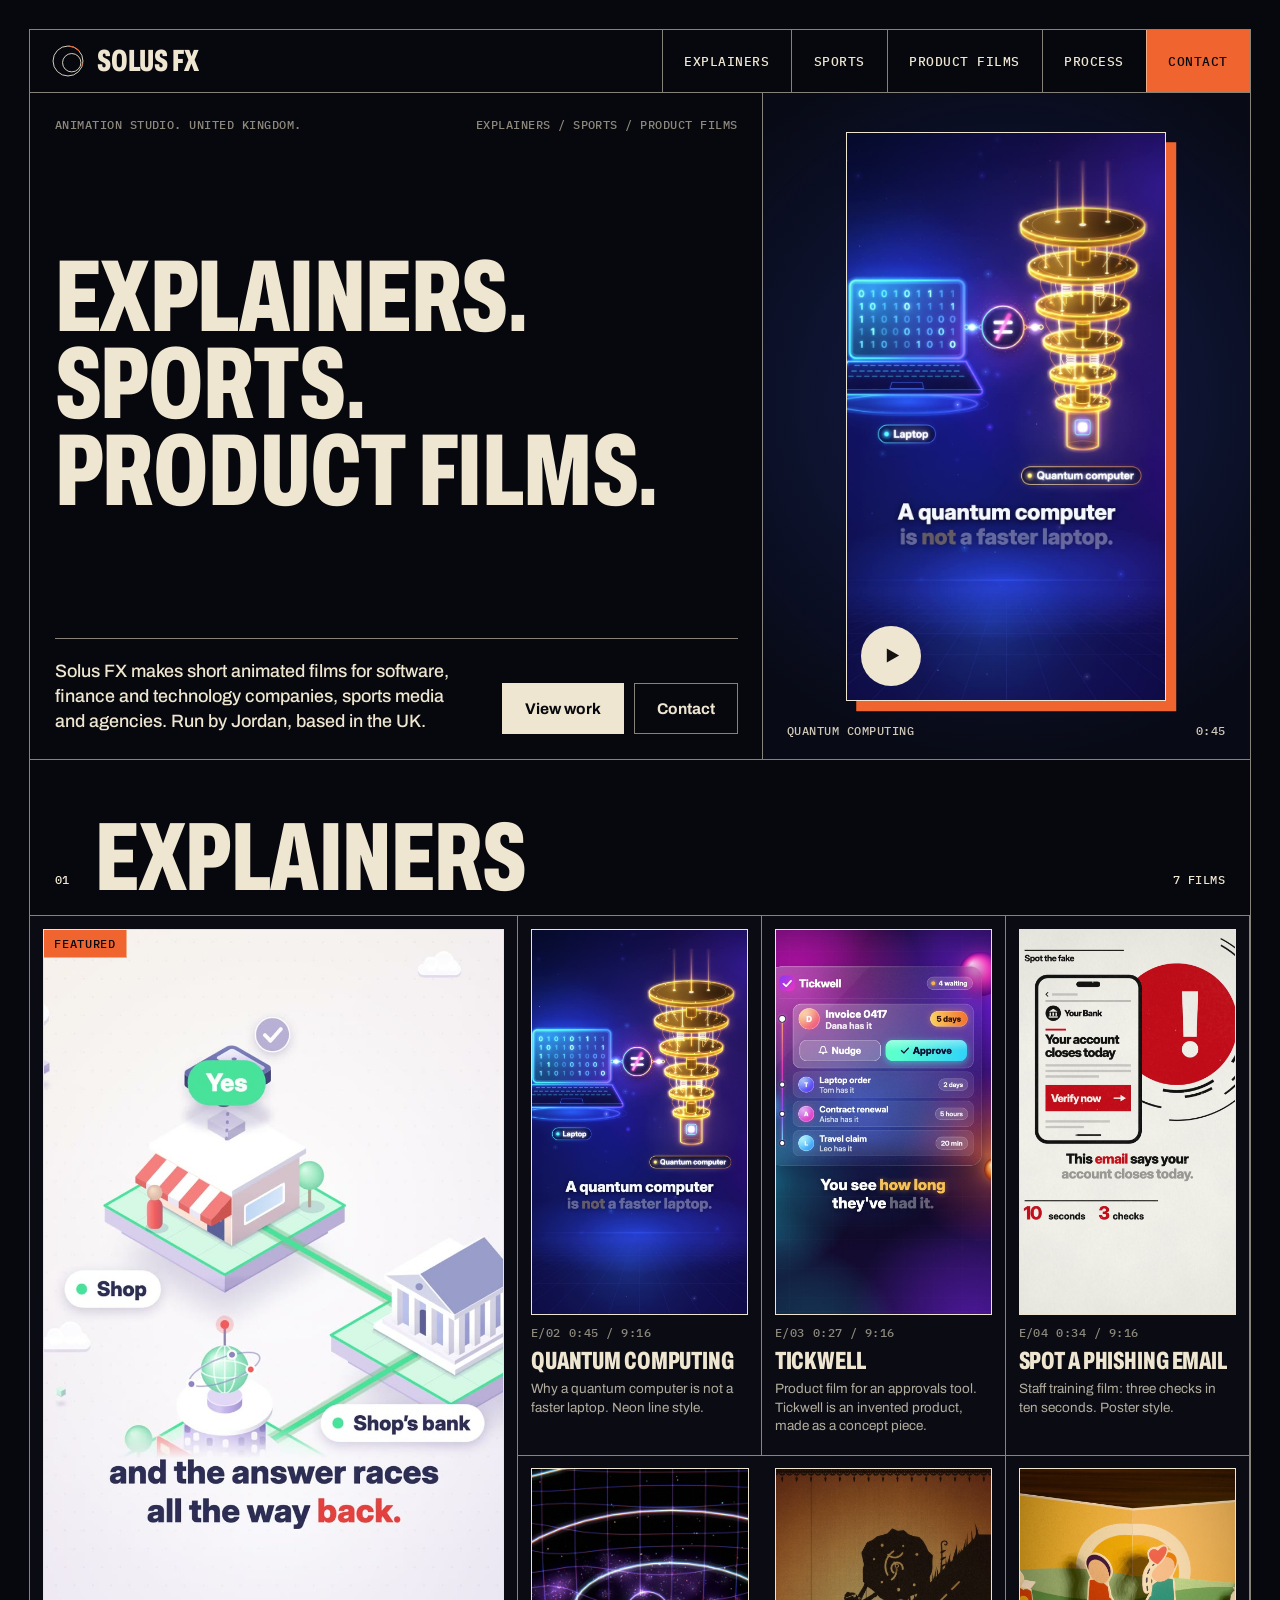
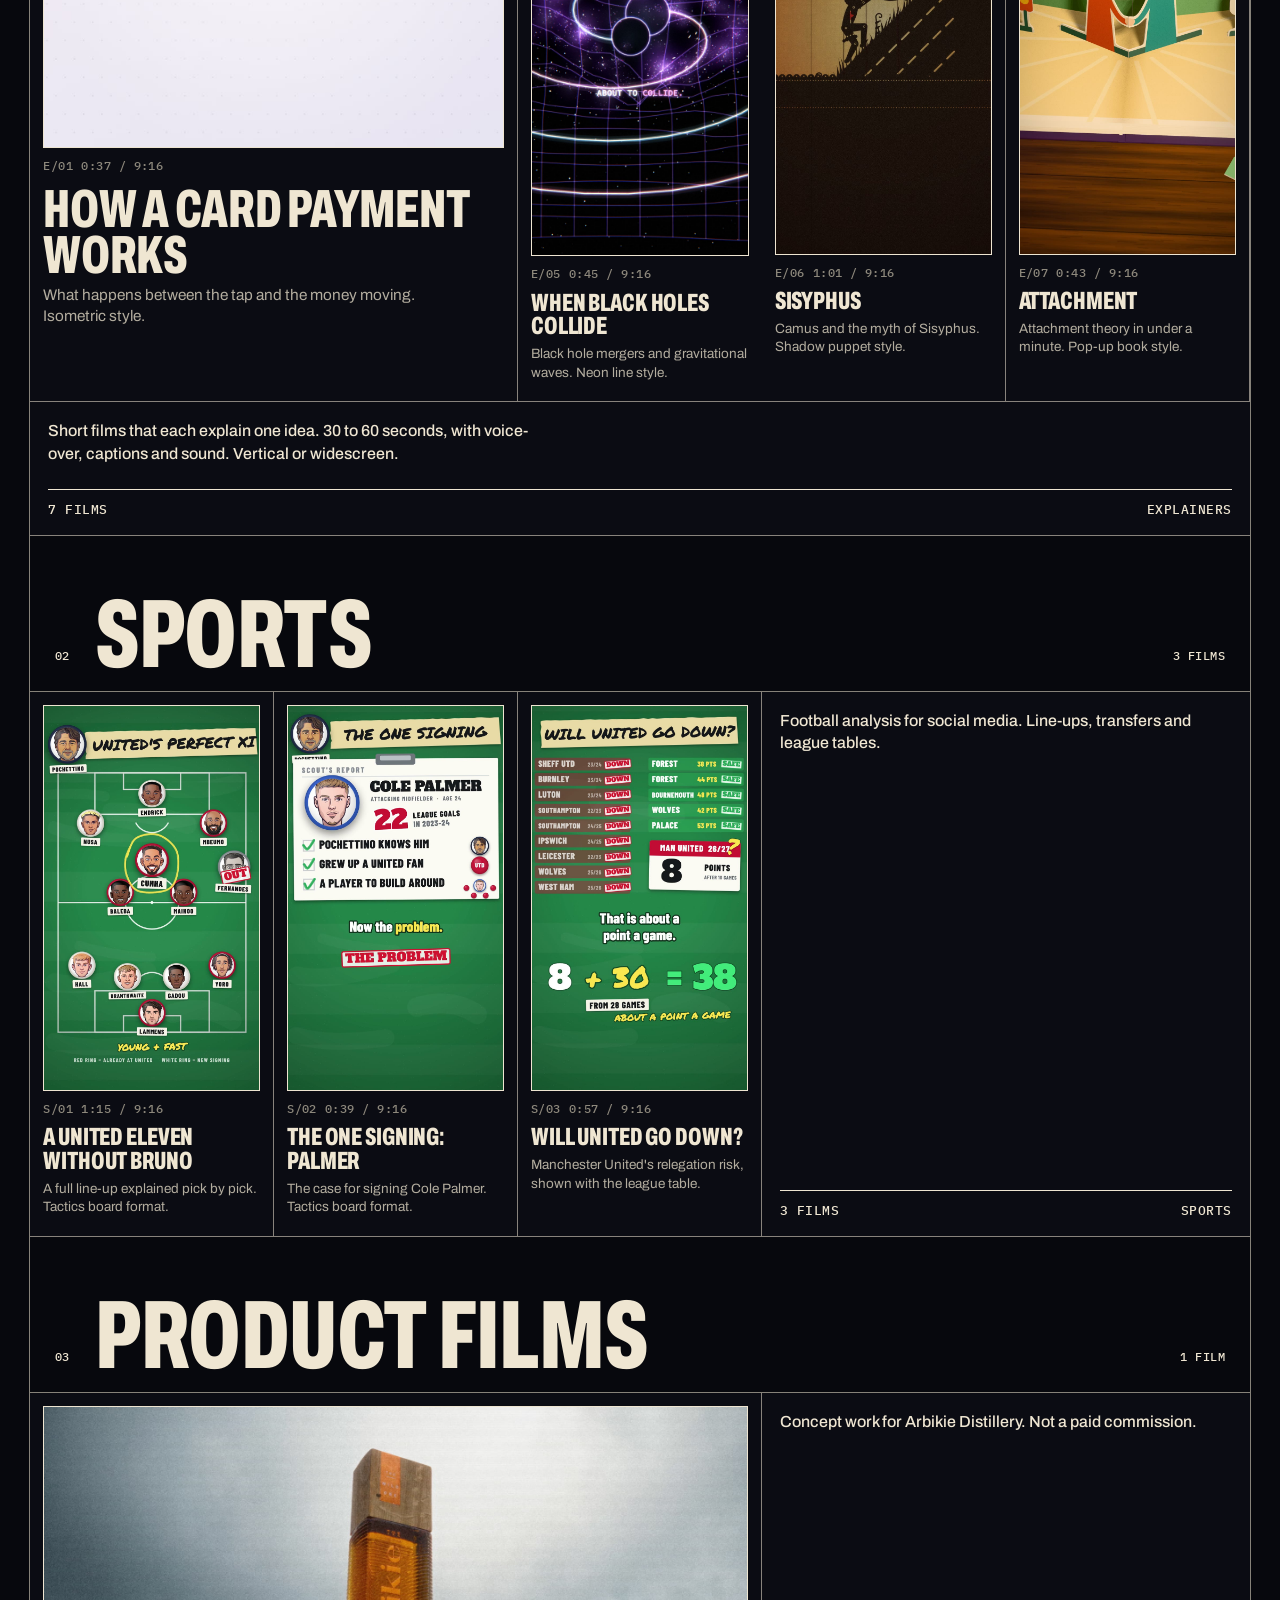
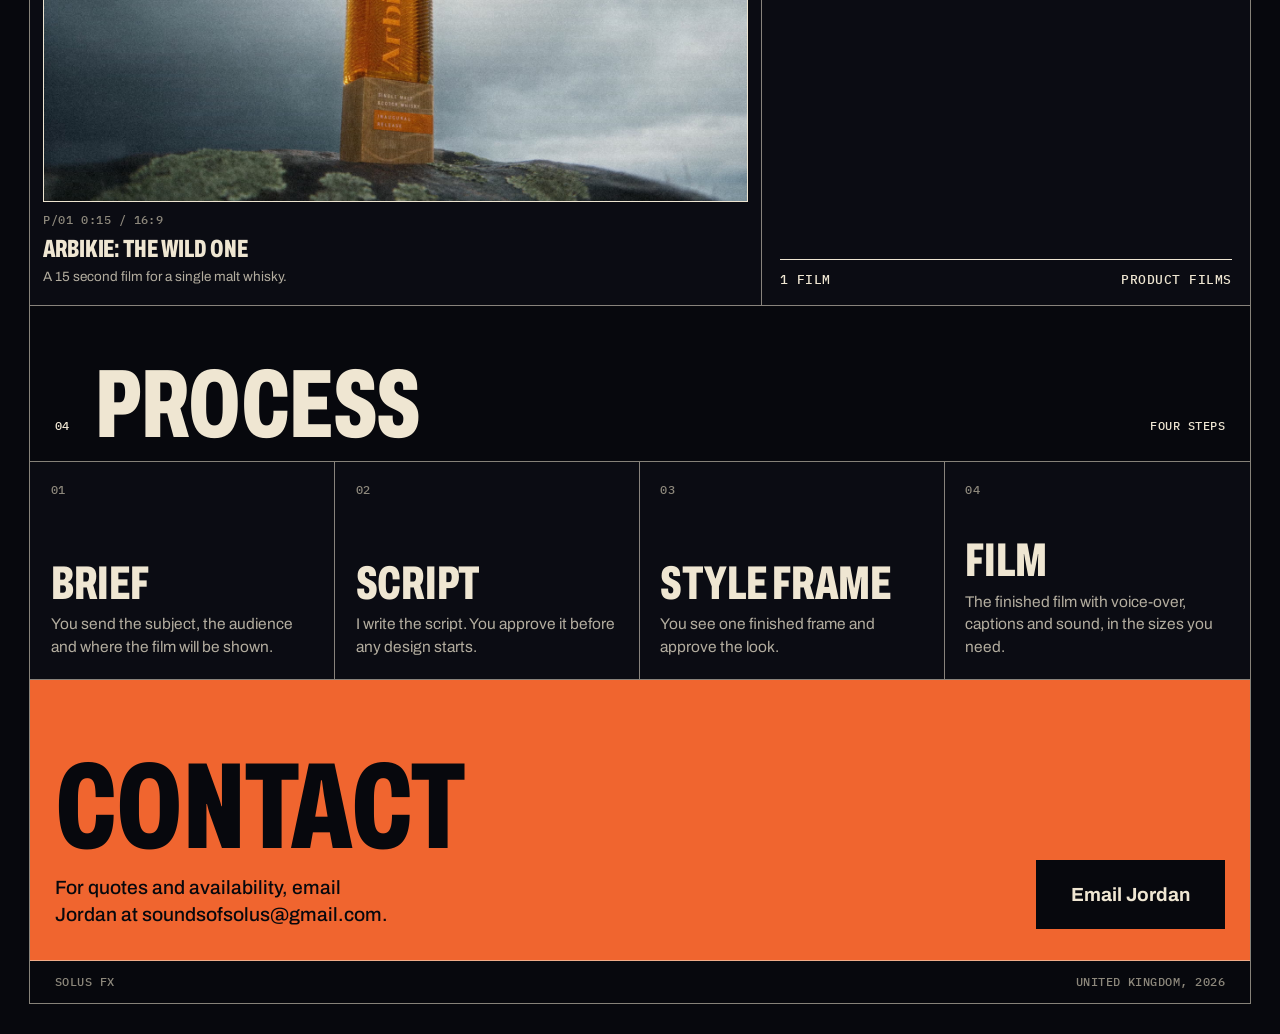
==== commit 3e112b0a: "Solus FX branding (dark, eclipse mark), quantum film as the hero, fix phone grid Co-Authored-By: Cla" ====
--- a/index.html
+++ b/index.html
@@ -2,7 +2,7 @@
 <html lang="en-GB">
 <head>
 <meta charset="utf-8">
-<meta name="viewport" content="width=device-width, initial-scale=1">
+<meta name="theme-color" content="#07080d"><meta name="viewport" content="width=device-width, initial-scale=1">
 <title>Solus FX. Animated explainers, sports and product films.</title>
 <meta name="description" content="Solus FX. Animated explainers, sports animation and product films.">
 <link rel="preconnect" href="https://fonts.googleapis.com">
@@ -143,11 +143,29 @@
 .lb video{max-width:min(100%,1280px);max-height:calc(100vh - 90px);border:1.5px solid var(--paper);background:#000}
 .lb .x{position:absolute;top:14px;right:16px;font:500 13px/1 var(--mono);letter-spacing:.04em;text-transform:uppercase;color:var(--paper);background:none;border:1.5px solid var(--paper);padding:10px 14px;cursor:pointer}
 .lb .t{position:absolute;left:16px;top:20px;color:var(--paper)}
+@media (max-width:980px){.grid>.note{grid-column:1/-1!important;border-right:0!important}}
+/* Solus FX branding, level 2 (Jordan's pick, 2026-11-15): near-black page, cream lines and type, orange accents, heavy headings kept */
+:root{--paper:#07080d;--cell:#0b0c13;--ink:#efe6d2;--red:#f0652f;--mute:#8d887c;--rule:1.5px solid rgba(239,230,210,.55)}
+body{background:#07080d}
+.sheet{background:#07080d}
+.mark{gap:12px}.ecl{width:34px;height:34px;flex:none}
+.nav a.cta{color:#07080d}
+.btn{color:#07080d}.btn.alt{color:var(--ink)}
+.btn:hover{box-shadow:4px 4px 0 var(--red)}
+.hero-r{background:radial-gradient(520px 520px at 50% 46%,rgba(46,70,190,.32),transparent 70%),#080a16}
+.hero-r .mono{color:#cfc8b8}
+.film{box-shadow:clamp(6px,.8vw,12px) clamp(6px,.8vw,12px) 0 var(--red)}
+.play{background:var(--ink)}
+.tile .d,.steps p{color:#b3ad9f}
+.tag{color:#07080d}
+.note.ink{background:var(--ink);color:#07080d}
+.contact p,.contact p.sub{color:#07080d}
+.btn.on-red{background:#07080d;color:var(--ink);border-color:#07080d}
 </style>
 </head>
 <body>
 <div class="sheet">
-<header class="top"><a class="mark cond" href="#">SOLUS FX</a><nav class="nav" aria-label="Main"><a href="#explainers">Explainers</a><a href="#sports">Sports</a><a href="#product-films">Product films</a><a href="#process">Process</a><a href="#contact" class="cta">Contact</a></nav></header>
+<header class="top"><a class="mark cond" href="#"><svg class="ecl" viewBox="0 0 100 100" aria-hidden="true"><circle cx="50" cy="50" r="44" fill="none" stroke="#efe6d2" stroke-width="2.6"/><circle cx="61" cy="55" r="27" fill="none" stroke="#efe6d2" stroke-width="2.6"/><path d="M52.3 6.06A44 44 0 0 1 82.5 20.3" fill="none" stroke="#f0652f" stroke-width="3"/><path d="M93.6 55.4A44 44 0 0 1 92.6 61" fill="none" stroke="#f0652f" stroke-width="3"/></svg><span>SOLUS FX</span></a><nav class="nav" aria-label="Main"><a href="#explainers">Explainers</a><a href="#sports">Sports</a><a href="#product-films">Product films</a><a href="#process">Process</a><a href="#contact" class="cta">Contact</a></nav></header>
 <main>
 <section class="hero">
 <div class="hero-l">
@@ -156,10 +174,10 @@
 <div class="hero-b"><p class="lede">Solus FX makes short animated films for software, finance and technology companies, sports media and agencies. Run by Jordan, based in the UK.</p>
 <div class="actions"><a class="btn" href="#work">View work</a><a class="btn alt" href="#contact">Contact</a></div></div>
 </div>
-<div class="hero-r"><button class="film" data-v="card-payment" data-w="0" data-t="How a Card Payment Works" aria-label="Play How a Card Payment Works"><img src="thumbs/card-payment_hero.jpg" alt="Frame from How a Card Payment Works"><span class="play" aria-hidden="true"><svg viewBox="0 0 18 18"><path d="M3 1.5v15l13-7.5z" fill="#15130f"/></svg></span></button>
-<p class="mono" style="margin:0"><span>How a Card Payment Works</span><span>0:37</span></p></div>
+<div class="hero-r"><button class="film" data-v="quantum" data-w="0" data-t="Quantum Computing" aria-label="Play Quantum Computing"><img src="thumbs/quantum.jpg" alt="Frame from Quantum Computing"><span class="play" aria-hidden="true"><svg viewBox="0 0 18 18"><path d="M3 1.5v15l13-7.5z" fill="#15130f"/></svg></span></button>
+<p class="mono" style="margin:0"><span>Quantum Computing</span><span>0:45</span></p></div>
 </section>
-<div id="work"><section id="explainers"><div class="bar"><span class="mono">01</span><h2 class="cond">Explainers</h2><span class="mono">7 films</span></div><div class="grid"><button class="cell tile feature" data-v="quantum" data-w="0" data-t="Quantum Computing" aria-label="Play Quantum Computing"><span class="ph"><img src="thumbs/quantum.jpg" alt="Frame from Quantum Computing" loading="lazy"><span class="tag">Featured</span></span><span class="mono"><span>E/01</span><span>0:45 / 9:16</span></span><b class="cond">Quantum Computing</b><span class="d">Why a quantum computer is not a faster laptop. Neon line style.</span></button><button class="cell tile" data-v="card-payment" data-w="0" data-t="How a Card Payment Works" aria-label="Play How a Card Payment Works"><span class="ph"><img src="thumbs/card-payment.jpg" alt="Frame from How a Card Payment Works" loading="lazy"></span><span class="mono"><span>E/02</span><span>0:37 / 9:16</span></span><b class="cond">How a Card Payment Works</b><span class="d">What happens between the tap and the money moving. Isometric style.</span></button><button class="cell tile" data-v="tickwell" data-w="0" data-t="Tickwell" aria-label="Play Tickwell"><span class="ph"><img src="thumbs/tickwell.jpg" alt="Frame from Tickwell" loading="lazy"></span><span class="mono"><span>E/03</span><span>0:27 / 9:16</span></span><b class="cond">Tickwell</b><span class="d">Product film for an approvals tool. Tickwell is an invented product, made as a concept piece.</span></button><button class="cell tile" data-v="phishing" data-w="0" data-t="Spot a Phishing Email" aria-label="Play Spot a Phishing Email"><span class="ph"><img src="thumbs/phishing.jpg" alt="Frame from Spot a Phishing Email" loading="lazy"></span><span class="mono"><span>E/04</span><span>0:34 / 9:16</span></span><b class="cond">Spot a Phishing Email</b><span class="d">Staff training film: three checks in ten seconds. Poster style.</span></button><button class="cell tile" data-v="black-holes" data-w="0" data-t="When Black Holes Collide" aria-label="Play When Black Holes Collide"><span class="ph"><img src="thumbs/black-holes_feature.jpg" alt="Frame from When Black Holes Collide" loading="lazy"></span><span class="mono"><span>E/05</span><span>0:45 / 9:16</span></span><b class="cond">When Black Holes Collide</b><span class="d">Black hole mergers and gravitational waves. Neon line style.</span></button><button class="cell tile" data-v="sisyphus" data-w="0" data-t="Sisyphus" aria-label="Play Sisyphus"><span class="ph"><img src="thumbs/sisyphus.jpg" alt="Frame from Sisyphus" loading="lazy"></span><span class="mono"><span>E/06</span><span>1:01 / 9:16</span></span><b class="cond">Sisyphus</b><span class="d">Camus and the myth of Sisyphus. Shadow puppet style.</span></button><button class="cell tile" data-v="attachment" data-w="0" data-t="Attachment" aria-label="Play Attachment"><span class="ph"><img src="thumbs/attachment.jpg" alt="Frame from Attachment" loading="lazy"></span><span class="mono"><span>E/07</span><span>0:43 / 9:16</span></span><b class="cond">Attachment</b><span class="d">Attachment theory in under a minute. Pop-up book style.</span></button><div class="cell note last r0 keep" style="grid-column:span 5"><p class="plain">Short films that each explain one idea. 30 to 60 seconds, with voice-over, captions and sound. Vertical or widescreen.</p><span class="go"><span>7 films</span><span>Explainers</span></span></div></div></section><section id="sports"><div class="bar"><span class="mono">02</span><h2 class="cond">Sports</h2><span class="mono">3 films</span></div><div class="grid"><button class="cell tile" data-v="united-xi" data-w="0" data-t="A United eleven without Bruno" aria-label="Play A United eleven without Bruno"><span class="ph"><img src="thumbs/united-perfect-xi.jpg" alt="Frame from A United eleven without Bruno" loading="lazy"></span><span class="mono"><span>S/01</span><span>1:15 / 9:16</span></span><b class="cond">A United eleven without Bruno</b><span class="d">A full line-up explained pick by pick. Tactics board format.</span></button><button class="cell tile" data-v="palmer" data-w="0" data-t="The one signing: Palmer" aria-label="Play The one signing: Palmer"><span class="ph"><img src="thumbs/the-one-signing-palmer.jpg" alt="Frame from The one signing: Palmer" loading="lazy"></span><span class="mono"><span>S/02</span><span>0:39 / 9:16</span></span><b class="cond">The one signing: Palmer</b><span class="d">The case for signing Cole Palmer. Tactics board format.</span></button><button class="cell tile" data-v="go-down" data-w="0" data-t="Will United go down?" aria-label="Play Will United go down?"><span class="ph"><img src="thumbs/will-united-go-down.jpg" alt="Frame from Will United go down?" loading="lazy"></span><span class="mono"><span>S/03</span><span>0:57 / 9:16</span></span><b class="cond">Will United go down?</b><span class="d">Manchester United&#x27;s relegation risk, shown with the league table.</span></button><div class="cell note last r0 keep" style="grid-column:span 2"><p class="plain">Football analysis for social media. Line-ups, transfers and league tables.</p><span class="go"><span>3 films</span><span>Sports</span></span></div></div></section><section id="product-films"><div class="bar"><span class="mono">03</span><h2 class="cond">Product films</h2><span class="mono">1 film</span></div><div class="grid"><button class="cell tile w3" data-v="arbikie" data-w="1" data-t="Arbikie: The Wild One" aria-label="Play Arbikie: The Wild One"><span class="ph wide"><img src="thumbs/arbikie-the-wild-one.jpg" alt="Frame from Arbikie: The Wild One" loading="lazy"></span><span class="mono"><span>P/01</span><span>0:15 / 16:9</span></span><b class="cond">Arbikie: The Wild One</b><span class="d">A 15 second film for a single malt whisky.</span></button><div class="cell note last r0 keep" style="grid-column:span 2"><p class="plain">Concept work for Arbikie Distillery. Not a paid commission.</p><span class="go"><span>1 film</span><span>Product films</span></span></div></div></section></div>
+<div id="work"><section id="explainers"><div class="bar"><span class="mono">01</span><h2 class="cond">Explainers</h2><span class="mono">7 films</span></div><div class="grid"><button class="cell tile feature" data-v="card-payment" data-w="0" data-t="How a Card Payment Works" aria-label="Play How a Card Payment Works"><span class="ph"><img src="thumbs/card-payment.jpg" alt="Frame from How a Card Payment Works" loading="lazy"><span class="tag">Featured</span></span><span class="mono"><span>E/01</span><span>0:37 / 9:16</span></span><b class="cond">How a Card Payment Works</b><span class="d">What happens between the tap and the money moving. Isometric style.</span></button><button class="cell tile" data-v="quantum" data-w="0" data-t="Quantum Computing" aria-label="Play Quantum Computing"><span class="ph"><img src="thumbs/quantum.jpg" alt="Frame from Quantum Computing" loading="lazy"></span><span class="mono"><span>E/02</span><span>0:45 / 9:16</span></span><b class="cond">Quantum Computing</b><span class="d">Why a quantum computer is not a faster laptop. Neon line style.</span></button><button class="cell tile" data-v="tickwell" data-w="0" data-t="Tickwell" aria-label="Play Tickwell"><span class="ph"><img src="thumbs/tickwell.jpg" alt="Frame from Tickwell" loading="lazy"></span><span class="mono"><span>E/03</span><span>0:27 / 9:16</span></span><b class="cond">Tickwell</b><span class="d">Product film for an approvals tool. Tickwell is an invented product, made as a concept piece.</span></button><button class="cell tile" data-v="phishing" data-w="0" data-t="Spot a Phishing Email" aria-label="Play Spot a Phishing Email"><span class="ph"><img src="thumbs/phishing.jpg" alt="Frame from Spot a Phishing Email" loading="lazy"></span><span class="mono"><span>E/04</span><span>0:34 / 9:16</span></span><b class="cond">Spot a Phishing Email</b><span class="d">Staff training film: three checks in ten seconds. Poster style.</span></button><button class="cell tile" data-v="black-holes" data-w="0" data-t="When Black Holes Collide" aria-label="Play When Black Holes Collide"><span class="ph"><img src="thumbs/black-holes_feature.jpg" alt="Frame from When Black Holes Collide" loading="lazy"></span><span class="mono"><span>E/05</span><span>0:45 / 9:16</span></span><b class="cond">When Black Holes Collide</b><span class="d">Black hole mergers and gravitational waves. Neon line style.</span></button><button class="cell tile" data-v="sisyphus" data-w="0" data-t="Sisyphus" aria-label="Play Sisyphus"><span class="ph"><img src="thumbs/sisyphus.jpg" alt="Frame from Sisyphus" loading="lazy"></span><span class="mono"><span>E/06</span><span>1:01 / 9:16</span></span><b class="cond">Sisyphus</b><span class="d">Camus and the myth of Sisyphus. Shadow puppet style.</span></button><button class="cell tile" data-v="attachment" data-w="0" data-t="Attachment" aria-label="Play Attachment"><span class="ph"><img src="thumbs/attachment.jpg" alt="Frame from Attachment" loading="lazy"></span><span class="mono"><span>E/07</span><span>0:43 / 9:16</span></span><b class="cond">Attachment</b><span class="d">Attachment theory in under a minute. Pop-up book style.</span></button><div class="cell note last r0 keep" style="grid-column:span 5"><p class="plain">Short films that each explain one idea. 30 to 60 seconds, with voice-over, captions and sound. Vertical or widescreen.</p><span class="go"><span>7 films</span><span>Explainers</span></span></div></div></section><section id="sports"><div class="bar"><span class="mono">02</span><h2 class="cond">Sports</h2><span class="mono">3 films</span></div><div class="grid"><button class="cell tile" data-v="united-xi" data-w="0" data-t="A United eleven without Bruno" aria-label="Play A United eleven without Bruno"><span class="ph"><img src="thumbs/united-perfect-xi.jpg" alt="Frame from A United eleven without Bruno" loading="lazy"></span><span class="mono"><span>S/01</span><span>1:15 / 9:16</span></span><b class="cond">A United eleven without Bruno</b><span class="d">A full line-up explained pick by pick. Tactics board format.</span></button><button class="cell tile" data-v="palmer" data-w="0" data-t="The one signing: Palmer" aria-label="Play The one signing: Palmer"><span class="ph"><img src="thumbs/the-one-signing-palmer.jpg" alt="Frame from The one signing: Palmer" loading="lazy"></span><span class="mono"><span>S/02</span><span>0:39 / 9:16</span></span><b class="cond">The one signing: Palmer</b><span class="d">The case for signing Cole Palmer. Tactics board format.</span></button><button class="cell tile" data-v="go-down" data-w="0" data-t="Will United go down?" aria-label="Play Will United go down?"><span class="ph"><img src="thumbs/will-united-go-down.jpg" alt="Frame from Will United go down?" loading="lazy"></span><span class="mono"><span>S/03</span><span>0:57 / 9:16</span></span><b class="cond">Will United go down?</b><span class="d">Manchester United&#x27;s relegation risk, shown with the league table.</span></button><div class="cell note last r0 keep" style="grid-column:span 2"><p class="plain">Football analysis for social media. Line-ups, transfers and league tables.</p><span class="go"><span>3 films</span><span>Sports</span></span></div></div></section><section id="product-films"><div class="bar"><span class="mono">03</span><h2 class="cond">Product films</h2><span class="mono">1 film</span></div><div class="grid"><button class="cell tile w3" data-v="arbikie" data-w="1" data-t="Arbikie: The Wild One" aria-label="Play Arbikie: The Wild One"><span class="ph wide"><img src="thumbs/arbikie-the-wild-one.jpg" alt="Frame from Arbikie: The Wild One" loading="lazy"></span><span class="mono"><span>P/01</span><span>0:15 / 16:9</span></span><b class="cond">Arbikie: The Wild One</b><span class="d">A 15 second film for a single malt whisky.</span></button><div class="cell note last r0 keep" style="grid-column:span 2"><p class="plain">Concept work for Arbikie Distillery. Not a paid commission.</p><span class="go"><span>1 film</span><span>Product films</span></span></div></div></section></div>
 <section id="process"><div class="bar"><span class="mono">04</span><h2 class="cond">Process</h2><span class="mono">Four steps</span></div>
 <ol class="steps"><li><span class="mono"></span><h3 class="cond">Brief</h3><p>You send the subject, the audience and where the film will be shown.</p></li><li><span class="mono"></span><h3 class="cond">Script</h3><p>I write the script. You approve it before any design starts.</p></li><li><span class="mono"></span><h3 class="cond">Style frame</h3><p>You see one finished frame and approve the look.</p></li><li><span class="mono"></span><h3 class="cond">Film</h3><p>The finished film with voice-over, captions and sound, in the sizes you need.</p></li></ol></section>
 <section class="contact" id="contact"><div><p class="cond">Contact</p><p class="sub">For quotes and availability, email Jordan at soundsofsolus@gmail.com.</p></div><a class="btn big on-red" href="mailto:soundsofsolus@gmail.com">Email Jordan</a></section>
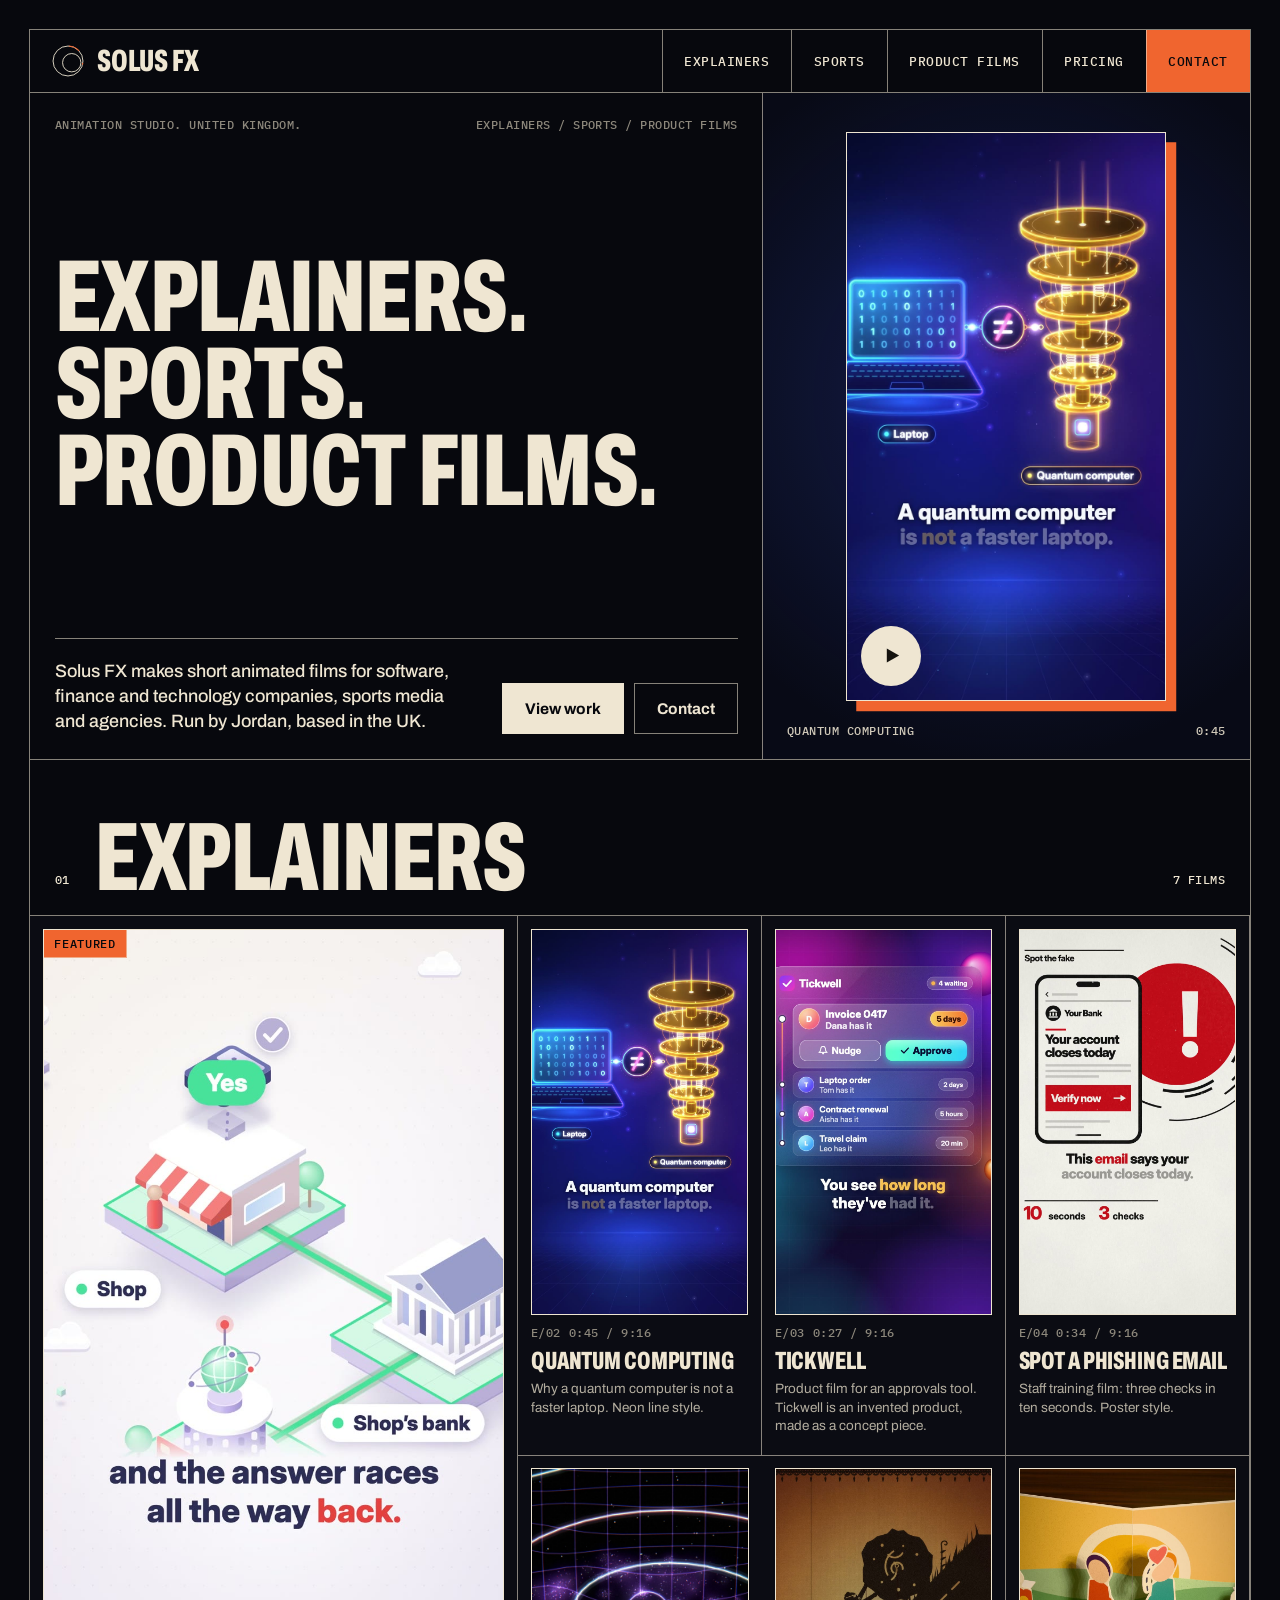
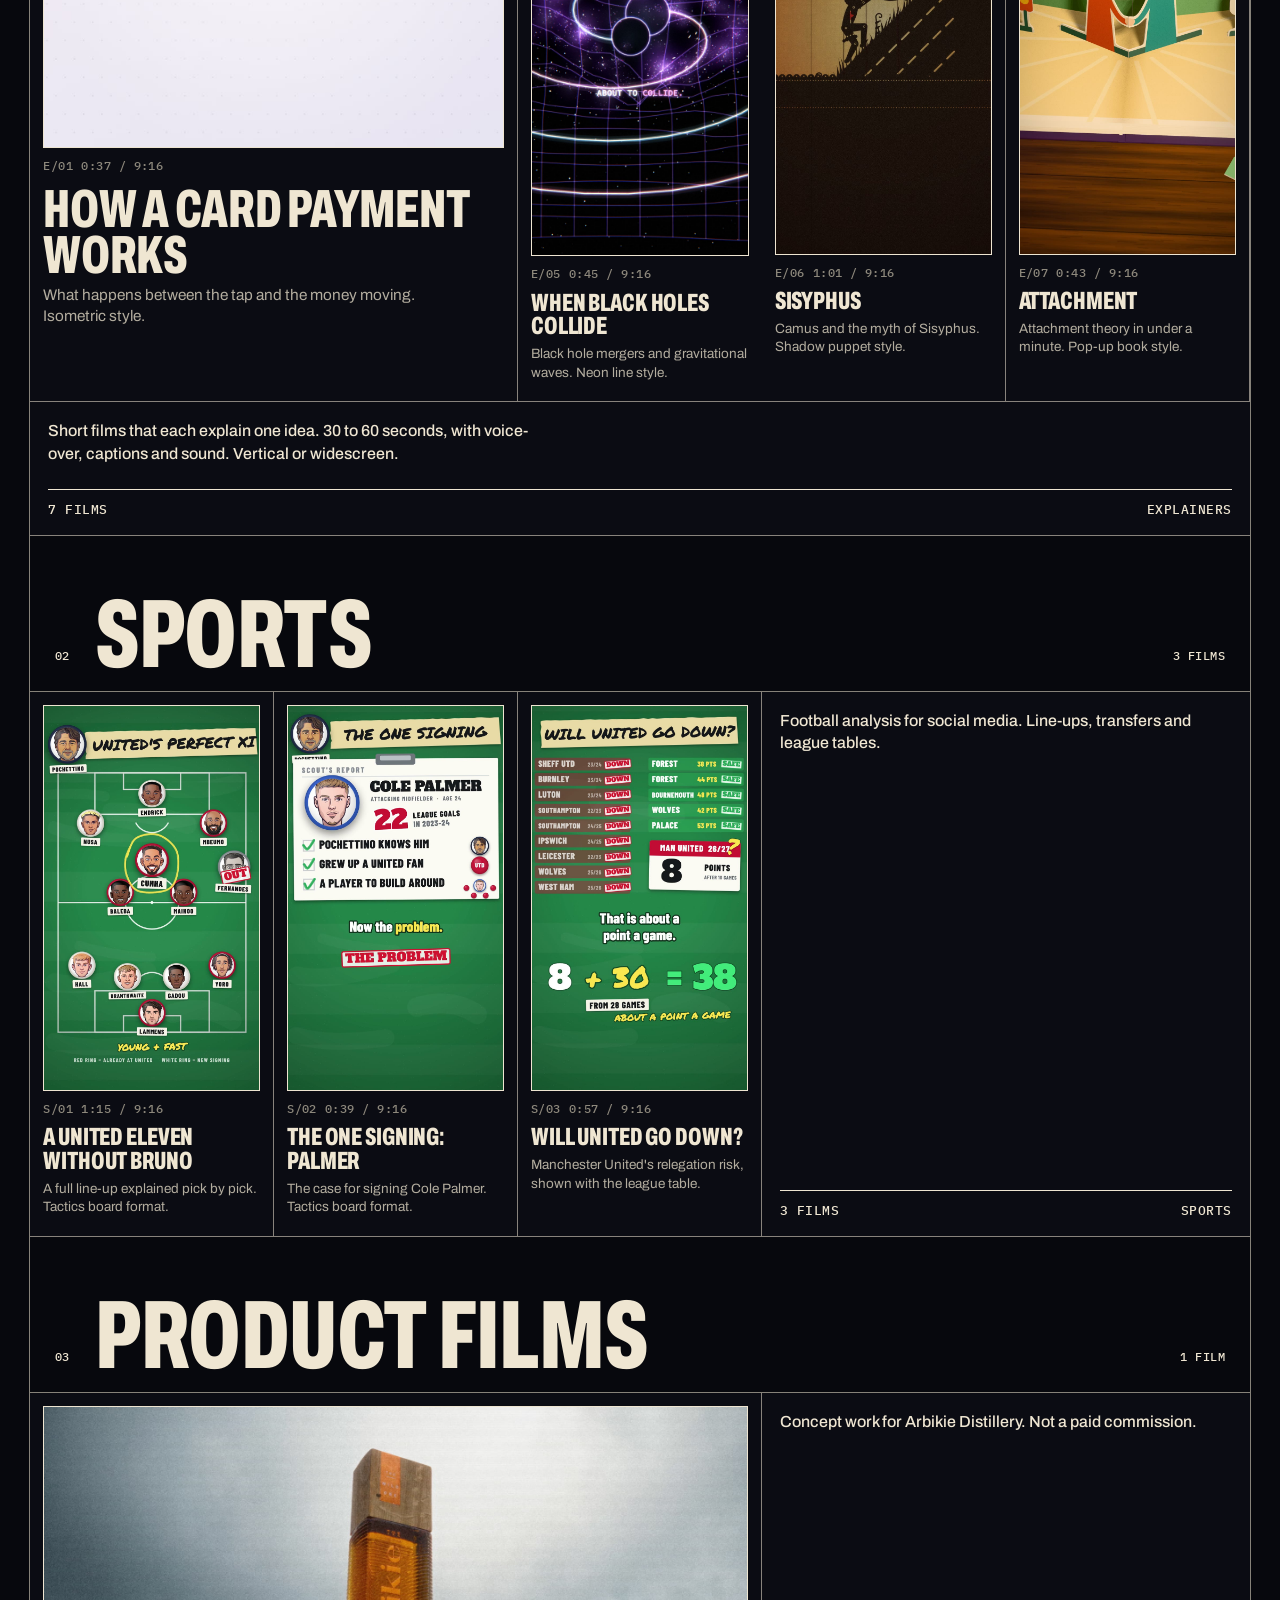
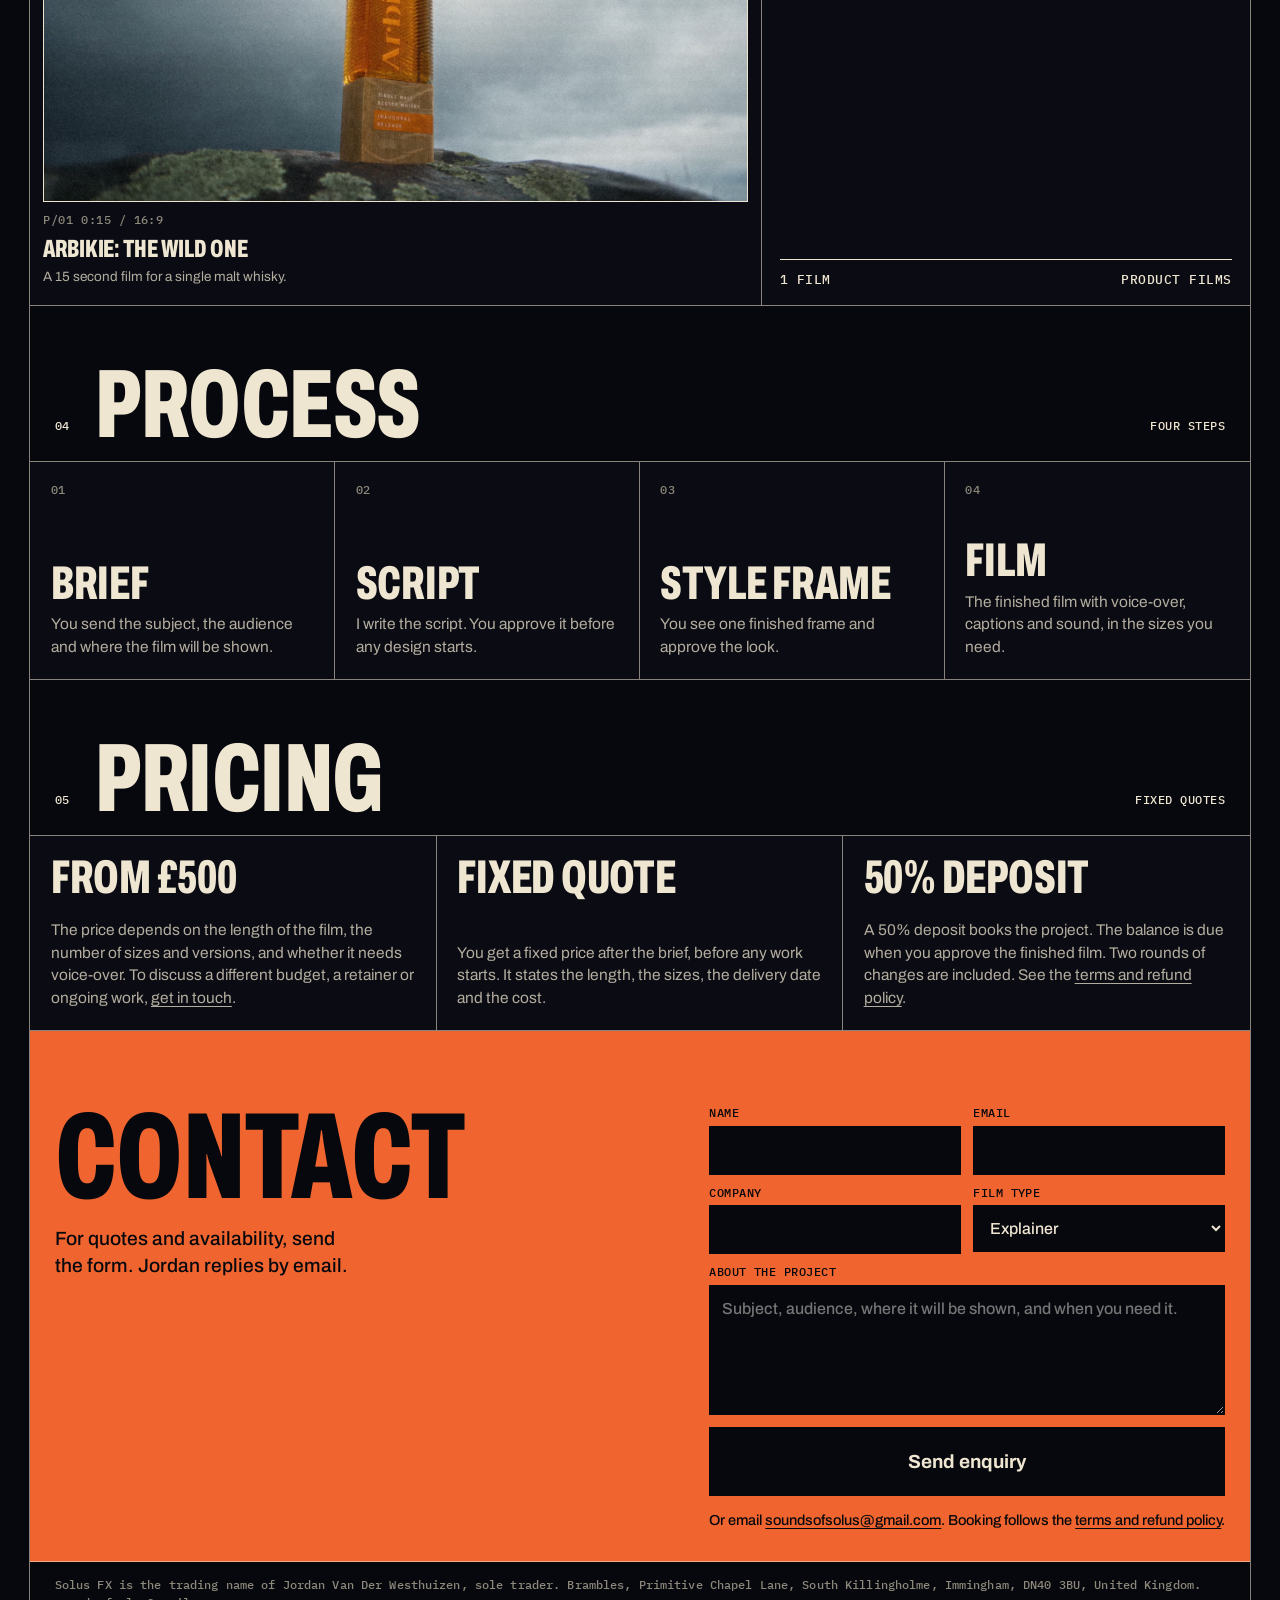
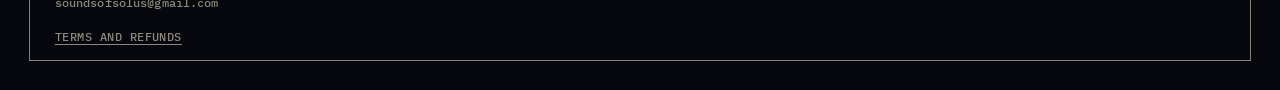
==== commit 2f9337c7: "Add pricing, contact form, business address and terms page (Wise card payment requirements) Co-Autho" ====
--- a/index.html
+++ b/index.html
@@ -144,6 +144,32 @@
 .lb .x{position:absolute;top:14px;right:16px;font:500 13px/1 var(--mono);letter-spacing:.04em;text-transform:uppercase;color:var(--paper);background:none;border:1.5px solid var(--paper);padding:10px 14px;cursor:pointer}
 .lb .t{position:absolute;left:16px;top:20px;color:var(--paper)}
 @media (max-width:980px){.grid>.note{grid-column:1/-1!important;border-right:0!important}}
+.price{display:grid;grid-template-columns:repeat(3,minmax(0,1fr))}
+.price>div{border-right:var(--rule);border-bottom:var(--rule);padding:clamp(14px,1.6vw,24px);background:var(--cell);display:flex;flex-direction:column;justify-content:space-between;gap:22px;min-height:clamp(170px,15vw,230px)}
+.price>div:last-child{border-right:0}
+.price b{font-size:clamp(34px,3.7vw,56px);line-height:.86}
+.price p{margin:0;font-size:15.5px;line-height:1.45;max-width:24em;color:#b3ad9f}
+.price a,.doc a,.foot a,.cform .alt a{text-decoration:underline;text-underline-offset:3px}
+.contact{align-items:start}
+.cform{display:grid;grid-template-columns:minmax(0,1fr) minmax(0,1fr);gap:12px;width:min(100%,580px)}
+.cform label{display:flex;flex-direction:column;gap:7px;font:500 11.5px/1 var(--mono);letter-spacing:.04em;text-transform:uppercase;color:#07080d}
+.cform .full,.cform button,.cform .alt{grid-column:1/-1}
+.cform input,.cform select,.cform textarea{font:500 16px/1.3 var(--disp);color:var(--ink);background:#07080d;border:1.5px solid #07080d;border-radius:0;padding:13px 12px;width:100%}
+.cform textarea{min-height:130px;resize:vertical}
+.cform input:focus,.cform select:focus,.cform textarea:focus{outline:2px solid #07080d;outline-offset:2px}
+.cform .hp{position:absolute;left:-9999px;width:1px;height:1px;overflow:hidden}
+.cform button{justify-content:center;cursor:pointer}
+.contact .cform .alt{font:500 14.5px/1.4 var(--disp);font-stretch:100%;text-transform:none;letter-spacing:0;max-width:none;margin:2px 0 0}
+.foot{flex-wrap:wrap;line-height:1.5}
+.foot .addr{text-transform:none;letter-spacing:.01em}
+.doc{padding:clamp(20px,3vw,44px) clamp(14px,1.9vw,28px) clamp(40px,5vw,72px)}
+.doc>*{max-width:44em}
+.doc h3{font-size:clamp(26px,2.6vw,36px);line-height:.95;margin:38px 0 10px}
+.doc h3:first-child{margin-top:0}
+.doc p,.doc li{font-size:16.5px;line-height:1.55;color:#cfc8b8;margin:0 0 10px}
+.doc ul{padding-left:1.2em;margin:0 0 10px}
+@media (max-width:980px){.price{grid-template-columns:minmax(0,1fr)}.price>div{border-right:0;min-height:0}}
+@media (max-width:640px){.cform{grid-template-columns:minmax(0,1fr)}}
 /* Solus FX branding, level 2 (Jordan's pick, 2026-11-15): near-black page, cream lines and type, orange accents, heavy headings kept */
 :root{--paper:#07080d;--cell:#0b0c13;--ink:#efe6d2;--red:#f0652f;--mute:#8d887c;--rule:1.5px solid rgba(239,230,210,.55)}
 body{background:#07080d}
@@ -165,7 +191,7 @@
 </head>
 <body>
 <div class="sheet">
-<header class="top"><a class="mark cond" href="#"><svg class="ecl" viewBox="0 0 100 100" aria-hidden="true"><circle cx="50" cy="50" r="44" fill="none" stroke="#efe6d2" stroke-width="2.6"/><circle cx="61" cy="55" r="27" fill="none" stroke="#efe6d2" stroke-width="2.6"/><path d="M52.3 6.06A44 44 0 0 1 82.5 20.3" fill="none" stroke="#f0652f" stroke-width="3"/><path d="M93.6 55.4A44 44 0 0 1 92.6 61" fill="none" stroke="#f0652f" stroke-width="3"/></svg><span>SOLUS FX</span></a><nav class="nav" aria-label="Main"><a href="#explainers">Explainers</a><a href="#sports">Sports</a><a href="#product-films">Product films</a><a href="#process">Process</a><a href="#contact" class="cta">Contact</a></nav></header>
+<header class="top"><a class="mark cond" href="#"><svg class="ecl" viewBox="0 0 100 100" aria-hidden="true"><circle cx="50" cy="50" r="44" fill="none" stroke="#efe6d2" stroke-width="2.6"/><circle cx="61" cy="55" r="27" fill="none" stroke="#efe6d2" stroke-width="2.6"/><path d="M52.3 6.06A44 44 0 0 1 82.5 20.3" fill="none" stroke="#f0652f" stroke-width="3"/><path d="M93.6 55.4A44 44 0 0 1 92.6 61" fill="none" stroke="#f0652f" stroke-width="3"/></svg><span>SOLUS FX</span></a><nav class="nav" aria-label="Main"><a href="#explainers">Explainers</a><a href="#sports">Sports</a><a href="#product-films">Product films</a><a href="#pricing">Pricing</a><a href="#contact" class="cta">Contact</a></nav></header>
 <main>
 <section class="hero">
 <div class="hero-l">
@@ -180,9 +206,25 @@
 <div id="work"><section id="explainers"><div class="bar"><span class="mono">01</span><h2 class="cond">Explainers</h2><span class="mono">7 films</span></div><div class="grid"><button class="cell tile feature" data-v="card-payment" data-w="0" data-t="How a Card Payment Works" aria-label="Play How a Card Payment Works"><span class="ph"><img src="thumbs/card-payment.jpg" alt="Frame from How a Card Payment Works" loading="lazy"><span class="tag">Featured</span></span><span class="mono"><span>E/01</span><span>0:37 / 9:16</span></span><b class="cond">How a Card Payment Works</b><span class="d">What happens between the tap and the money moving. Isometric style.</span></button><button class="cell tile" data-v="quantum" data-w="0" data-t="Quantum Computing" aria-label="Play Quantum Computing"><span class="ph"><img src="thumbs/quantum.jpg" alt="Frame from Quantum Computing" loading="lazy"></span><span class="mono"><span>E/02</span><span>0:45 / 9:16</span></span><b class="cond">Quantum Computing</b><span class="d">Why a quantum computer is not a faster laptop. Neon line style.</span></button><button class="cell tile" data-v="tickwell" data-w="0" data-t="Tickwell" aria-label="Play Tickwell"><span class="ph"><img src="thumbs/tickwell.jpg" alt="Frame from Tickwell" loading="lazy"></span><span class="mono"><span>E/03</span><span>0:27 / 9:16</span></span><b class="cond">Tickwell</b><span class="d">Product film for an approvals tool. Tickwell is an invented product, made as a concept piece.</span></button><button class="cell tile" data-v="phishing" data-w="0" data-t="Spot a Phishing Email" aria-label="Play Spot a Phishing Email"><span class="ph"><img src="thumbs/phishing.jpg" alt="Frame from Spot a Phishing Email" loading="lazy"></span><span class="mono"><span>E/04</span><span>0:34 / 9:16</span></span><b class="cond">Spot a Phishing Email</b><span class="d">Staff training film: three checks in ten seconds. Poster style.</span></button><button class="cell tile" data-v="black-holes" data-w="0" data-t="When Black Holes Collide" aria-label="Play When Black Holes Collide"><span class="ph"><img src="thumbs/black-holes_feature.jpg" alt="Frame from When Black Holes Collide" loading="lazy"></span><span class="mono"><span>E/05</span><span>0:45 / 9:16</span></span><b class="cond">When Black Holes Collide</b><span class="d">Black hole mergers and gravitational waves. Neon line style.</span></button><button class="cell tile" data-v="sisyphus" data-w="0" data-t="Sisyphus" aria-label="Play Sisyphus"><span class="ph"><img src="thumbs/sisyphus.jpg" alt="Frame from Sisyphus" loading="lazy"></span><span class="mono"><span>E/06</span><span>1:01 / 9:16</span></span><b class="cond">Sisyphus</b><span class="d">Camus and the myth of Sisyphus. Shadow puppet style.</span></button><button class="cell tile" data-v="attachment" data-w="0" data-t="Attachment" aria-label="Play Attachment"><span class="ph"><img src="thumbs/attachment.jpg" alt="Frame from Attachment" loading="lazy"></span><span class="mono"><span>E/07</span><span>0:43 / 9:16</span></span><b class="cond">Attachment</b><span class="d">Attachment theory in under a minute. Pop-up book style.</span></button><div class="cell note last r0 keep" style="grid-column:span 5"><p class="plain">Short films that each explain one idea. 30 to 60 seconds, with voice-over, captions and sound. Vertical or widescreen.</p><span class="go"><span>7 films</span><span>Explainers</span></span></div></div></section><section id="sports"><div class="bar"><span class="mono">02</span><h2 class="cond">Sports</h2><span class="mono">3 films</span></div><div class="grid"><button class="cell tile" data-v="united-xi" data-w="0" data-t="A United eleven without Bruno" aria-label="Play A United eleven without Bruno"><span class="ph"><img src="thumbs/united-perfect-xi.jpg" alt="Frame from A United eleven without Bruno" loading="lazy"></span><span class="mono"><span>S/01</span><span>1:15 / 9:16</span></span><b class="cond">A United eleven without Bruno</b><span class="d">A full line-up explained pick by pick. Tactics board format.</span></button><button class="cell tile" data-v="palmer" data-w="0" data-t="The one signing: Palmer" aria-label="Play The one signing: Palmer"><span class="ph"><img src="thumbs/the-one-signing-palmer.jpg" alt="Frame from The one signing: Palmer" loading="lazy"></span><span class="mono"><span>S/02</span><span>0:39 / 9:16</span></span><b class="cond">The one signing: Palmer</b><span class="d">The case for signing Cole Palmer. Tactics board format.</span></button><button class="cell tile" data-v="go-down" data-w="0" data-t="Will United go down?" aria-label="Play Will United go down?"><span class="ph"><img src="thumbs/will-united-go-down.jpg" alt="Frame from Will United go down?" loading="lazy"></span><span class="mono"><span>S/03</span><span>0:57 / 9:16</span></span><b class="cond">Will United go down?</b><span class="d">Manchester United&#x27;s relegation risk, shown with the league table.</span></button><div class="cell note last r0 keep" style="grid-column:span 2"><p class="plain">Football analysis for social media. Line-ups, transfers and league tables.</p><span class="go"><span>3 films</span><span>Sports</span></span></div></div></section><section id="product-films"><div class="bar"><span class="mono">03</span><h2 class="cond">Product films</h2><span class="mono">1 film</span></div><div class="grid"><button class="cell tile w3" data-v="arbikie" data-w="1" data-t="Arbikie: The Wild One" aria-label="Play Arbikie: The Wild One"><span class="ph wide"><img src="thumbs/arbikie-the-wild-one.jpg" alt="Frame from Arbikie: The Wild One" loading="lazy"></span><span class="mono"><span>P/01</span><span>0:15 / 16:9</span></span><b class="cond">Arbikie: The Wild One</b><span class="d">A 15 second film for a single malt whisky.</span></button><div class="cell note last r0 keep" style="grid-column:span 2"><p class="plain">Concept work for Arbikie Distillery. Not a paid commission.</p><span class="go"><span>1 film</span><span>Product films</span></span></div></div></section></div>
 <section id="process"><div class="bar"><span class="mono">04</span><h2 class="cond">Process</h2><span class="mono">Four steps</span></div>
 <ol class="steps"><li><span class="mono"></span><h3 class="cond">Brief</h3><p>You send the subject, the audience and where the film will be shown.</p></li><li><span class="mono"></span><h3 class="cond">Script</h3><p>I write the script. You approve it before any design starts.</p></li><li><span class="mono"></span><h3 class="cond">Style frame</h3><p>You see one finished frame and approve the look.</p></li><li><span class="mono"></span><h3 class="cond">Film</h3><p>The finished film with voice-over, captions and sound, in the sizes you need.</p></li></ol></section>
-<section class="contact" id="contact"><div><p class="cond">Contact</p><p class="sub">For quotes and availability, email Jordan at soundsofsolus@gmail.com.</p></div><a class="btn big on-red" href="mailto:soundsofsolus@gmail.com">Email Jordan</a></section>
+<section id="pricing"><div class="bar"><span class="mono">05</span><h2 class="cond">Pricing</h2><span class="mono">Fixed quotes</span></div>
+<div class="price">
+<div><b class="cond">From £500</b><p>The price depends on the length of the film, the number of sizes and versions, and whether it needs voice-over. To discuss a different budget, a retainer or ongoing work, <a href="#contact">get in touch</a>.</p></div>
+<div><b class="cond">Fixed quote</b><p>You get a fixed price after the brief, before any work starts. It states the length, the sizes, the delivery date and the cost.</p></div>
+<div><b class="cond">50% deposit</b><p>A 50% deposit books the project. The balance is due when you approve the finished film. Two rounds of changes are included. See the <a href="terms.html">terms and refund policy</a>.</p></div>
+</div></section>
+<section class="contact" id="contact"><div><p class="cond">Contact</p><p class="sub">For quotes and availability, send the form. Jordan replies by email.</p></div><form class="cform" action="https://formsubmit.co/soundsofsolus@gmail.com" method="POST">
+<input type="hidden" name="_subject" value="New Solus FX enquiry"><input type="hidden" name="_next" value="https://solusfx.co.uk/thanks.html"><input type="hidden" name="_template" value="table"><input type="hidden" name="_captcha" value="false">
+<label class="hp" aria-hidden="true">Leave empty<input type="text" name="_honey" tabindex="-1" autocomplete="off"></label>
+<label>Name<input name="name" required autocomplete="name"></label>
+<label>Email<input type="email" name="email" required autocomplete="email"></label>
+<label>Company<input name="company" autocomplete="organization"></label>
+<label>Film type<select name="film_type"><option>Explainer</option><option>Sports</option><option>Product film</option><option>Something else</option></select></label>
+<label class="full">About the project<textarea name="message" required placeholder="Subject, audience, where it will be shown, and when you need it."></textarea></label>
+<button class="btn big on-red" type="submit">Send enquiry</button>
+<p class="alt">Or email <a href="mailto:soundsofsolus@gmail.com">soundsofsolus@gmail.com</a>. Booking follows the <a href="terms.html">terms and refund policy</a>.</p>
+</form></section>
 </main>
-<footer class="foot mono"><span>Solus FX</span><span>United Kingdom, 2026</span></footer>
+<footer class="foot mono"><span class="addr">Solus FX is the trading name of Jordan Van Der Westhuizen, sole trader. Brambles, Primitive Chapel Lane, South Killingholme, Immingham, DN40 3BU, United Kingdom. soundsofsolus@gmail.com</span><span><a href="terms.html">Terms and refunds</a></span></footer>
 </div>
 <div class="lb" id="lb" role="dialog" aria-modal="true"><span class="t mono" id="lbt"></span><button class="x" id="lbx">Close</button><video id="lbv" controls playsinline preload="none"></video></div>
 <script>
